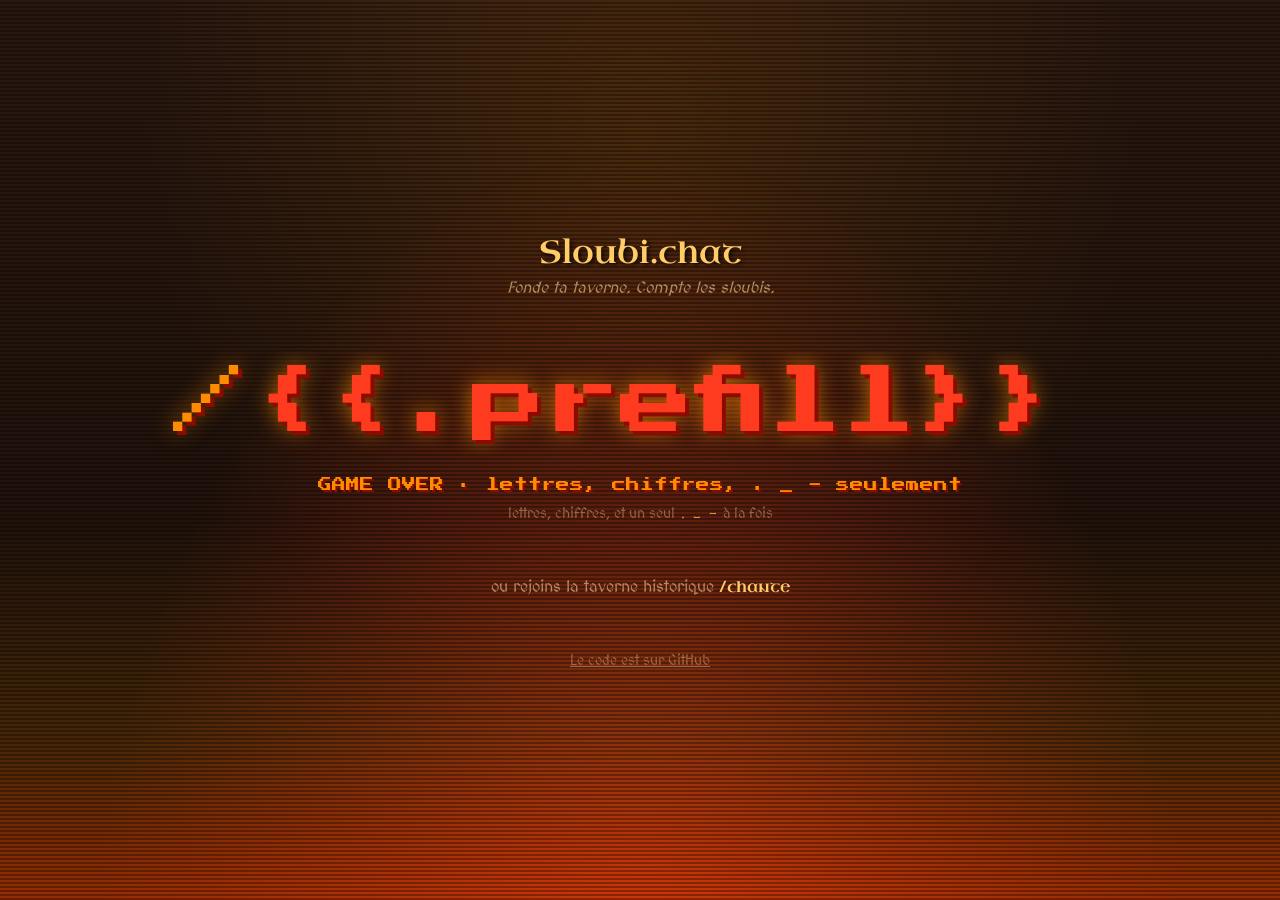
==== views/home.html @ 0c7ed05e "Quoi qu'il en coûte" ====
<!DOCTYPE html>
<html lang="fr">
<head>
    <title>Sloubi.chat · Fonde ta taverne</title>
    <meta name="description" content="Tape le nom de ta taverne, et compte les sloubis avec tes compagnons.">
    <meta charset="UTF-8">
    <meta name="viewport" content="width=device-width, initial-scale=1.0">
    <meta name="theme-color" content="#1a0f08">
    <meta name="mobile-web-app-capable" content="yes">
    <meta name="apple-mobile-web-app-status-bar-style" content="black-translucent">
    <meta name="apple-mobile-web-app-title" content="Sloubi">
    <link rel="manifest" href="/manifest.json">
    <link rel="apple-touch-icon" href="/assets/icon-192.png">
    <link rel="preload" href="/assets/fonts/uncialantiqua-latin.woff2" as="font" type="font/woff2" crossorigin>
    <link rel="preload" href="/assets/fonts/medievalsharp-latin.woff2" as="font" type="font/woff2" crossorigin>
    <link rel="stylesheet" href="/assets/fonts/fonts.css">
    <link rel="stylesheet" href="/assets/home.css">
</head>
<body data-prefill="{{.Prefill}}">
    <div class="fx fx-emerald" aria-hidden="true"></div>
    <div class="fx fx-lava" aria-hidden="true"></div>
    <div class="fx fx-scanlines" aria-hidden="true"></div>

    <main class="home">
        <header class="brand">
            <div class="brand-name">Sloubi.chat</div>
            <div class="brand-tag">Fonde ta taverne. Compte les sloubis.</div>
        </header>

        <form class="prompt" id="prompt" autocomplete="off" novalidate>
            <label class="prompt-line" for="chanInput">
                <span class="prompt-slash" aria-hidden="true">/</span>
                <span class="prompt-field">
                    <span class="prompt-mirror" id="chanMirror" aria-hidden="true"></span>
                    <input id="chanInput" class="prompt-input" type="text" name="chan"
                           maxlength="32" spellcheck="false" autocapitalize="none" autocorrect="off"
                           enterkeyhint="go" inputmode="url" placeholder="________"
                           aria-describedby="chanHint" aria-label="Nom de ta taverne">
                </span>
                <span class="prompt-cursor" id="chanCursor" aria-hidden="true"></span>
            </label>
            <p class="prompt-hint" id="chanHint" aria-live="polite">Tape le nom de ta taverne</p>
            <p class="prompt-rule">lettres, chiffres, et un seul <code>.</code> <code>_</code> <code>-</code> à la fois</p>
        </form>

        <nav class="elsewhere" aria-label="Tavernes">
            <a href="/chante" class="elsewhere-main">ou rejoins la taverne historique <strong>/chante</strong></a>
            <div class="recent" id="recent" hidden>
                <span>Tes tavernes :</span>
            </div>
        </nav>

        <footer class="home-foot">
            <a href="https://github.com/l3dlp/sloubi.chat">Le code est sur GitHub</a>
        </footer>
    </main>

    <script src="/assets/home.js" type="module"></script>
</body>
</html>
---- assets/fonts/fonts.css ----
/* Polices auto-hébergées (SIL Open Font License 1.1), récupérées depuis Google Fonts.
   Plus de requête vers Google : pas de feuille de style tierce qui bloque l'affichage, pas d'IP qui fuit. */

@font-face {
    font-family: 'MedievalSharp';
    font-style: normal;
    font-weight: 400;
    font-display: swap;
    src: url(/assets/fonts/medievalsharp-latin-ext.woff2) format('woff2');
    unicode-range: U+0100-02BA, U+02BD-02C5, U+02C7-02CC, U+02CE-02D7, U+02DD-02FF, U+0304, U+0308, U+0329, U+1D00-1DBF, U+1E00-1E9F, U+1EF2-1EFF, U+2020, U+20A0-20AB, U+20AD-20C4, U+2113, U+2C60-2C7F, U+A720-A7FF;
}

@font-face {
    font-family: 'MedievalSharp';
    font-style: normal;
    font-weight: 400;
    font-display: swap;
    src: url(/assets/fonts/medievalsharp-latin.woff2) format('woff2');
    unicode-range: U+0000-00FF, U+0131, U+0152-0153, U+02BB-02BC, U+02C6, U+02DA, U+02DC, U+0304, U+0308, U+0329, U+2000-206F, U+20AC, U+2122, U+2191, U+2193, U+2212, U+2215, U+FEFF, U+FFFD;
}

@font-face {
    font-family: 'Uncial Antiqua';
    font-style: normal;
    font-weight: 400;
    font-display: swap;
    src: url(/assets/fonts/uncialantiqua-latin-ext.woff2) format('woff2');
    unicode-range: U+0100-02BA, U+02BD-02C5, U+02C7-02CC, U+02CE-02D7, U+02DD-02FF, U+0304, U+0308, U+0329, U+1D00-1DBF, U+1E00-1E9F, U+1EF2-1EFF, U+2020, U+20A0-20AB, U+20AD-20C4, U+2113, U+2C60-2C7F, U+A720-A7FF;
}

@font-face {
    font-family: 'Uncial Antiqua';
    font-style: normal;
    font-weight: 400;
    font-display: swap;
    src: url(/assets/fonts/uncialantiqua-latin.woff2) format('woff2');
    unicode-range: U+0000-00FF, U+0131, U+0152-0153, U+02BB-02BC, U+02C6, U+02DA, U+02DC, U+0304, U+0308, U+0329, U+2000-206F, U+20AC, U+2122, U+2191, U+2193, U+2212, U+2215, U+FEFF, U+FFFD;
}

@font-face {
    font-family: 'Press Start 2P';
    font-style: normal;
    font-weight: 400;
    font-display: swap;
    src: url(/assets/fonts/pressstart2p-latin-ext.woff2) format('woff2');
    unicode-range: U+0100-02BA, U+02BD-02C5, U+02C7-02CC, U+02CE-02D7, U+02DD-02FF, U+0304, U+0308, U+0329, U+1D00-1DBF, U+1E00-1E9F, U+1EF2-1EFF, U+2020, U+20A0-20AB, U+20AD-20C4, U+2113, U+2C60-2C7F, U+A720-A7FF;
}

@font-face {
    font-family: 'Press Start 2P';
    font-style: normal;
    font-weight: 400;
    font-display: swap;
    src: url(/assets/fonts/pressstart2p-latin.woff2) format('woff2');
    unicode-range: U+0000-00FF, U+0131, U+0152-0153, U+02BB-02BC, U+02C6, U+02DA, U+02DC, U+0304, U+0308, U+0329, U+2000-206F, U+20AC, U+2122, U+2191, U+2193, U+2212, U+2215, U+FEFF, U+FFFD;
}

/* Cormorant Garamond (variable, 300–700) : le texte des messages dans la taverne enfumée */
@font-face {
    font-family: 'Cormorant Garamond';
    font-style: normal;
    font-weight: 300 700;
    font-display: swap;
    src: url(/assets/fonts/cormorantgaramond-latin.woff2) format('woff2');
    unicode-range: U+0000-00FF, U+0131, U+0152-0153, U+02BB-02BC, U+02C6, U+02DA, U+02DC, U+0304, U+0308, U+0329, U+2000-206F, U+20AC, U+2122, U+2191, U+2193, U+2212, U+2215, U+FEFF, U+FFFD;
}

@font-face {
    font-family: 'Cormorant Garamond';
    font-style: italic;
    font-weight: 300 700;
    font-display: swap;
    src: url(/assets/fonts/cormorantgaramond-italic-latin.woff2) format('woff2');
    unicode-range: U+0000-00FF, U+0131, U+0152-0153, U+02BB-02BC, U+02C6, U+02DA, U+02DC, U+0304, U+0308, U+0329, U+2000-206F, U+20AC, U+2122, U+2191, U+2193, U+2212, U+2215, U+FEFF, U+FFFD;
}
---- assets/home.css ----
/* home.css — l'accueil : un énorme /________ , vert émeraude fantasy ou rouge lave 8 bits */

:root {
    --bg: #1a0f08;
    --parchment: #f4e4c1;
    --gold: #ffcc66;
    --muted: #b48a5e;

    --emerald: #2ee59d;
    --emerald-deep: #0f8a5f;
    --lava: #ff3b1f;
    --lava-deep: #8a0b00;
    --ember: #ff8c00;

    --fs: clamp(2.6rem, 11vw, 7.5rem);
}

* { margin: 0; padding: 0; box-sizing: border-box; }

html, body { height: 100%; }

body {
    font-family: 'MedievalSharp', cursive;
    background:
        radial-gradient(ellipse at 50% 15%, rgba(255, 140, 0, 0.16), transparent 55%),
        radial-gradient(ellipse at 50% 120%, rgba(0, 0, 0, 0.9), transparent 60%),
        linear-gradient(180deg, #2a1810 0%, var(--bg) 100%);
    background-color: var(--bg);
    color: var(--parchment);
    overflow: hidden;
}

/* ========== Effets plein écran, allumés selon l'état ========== */
.fx {
    position: fixed;
    inset: 0;
    pointer-events: none;
    opacity: 0;
    transition: opacity 0.35s ease;
}

.fx-emerald {
    background:
        radial-gradient(ellipse at 50% 50%, rgba(46, 229, 157, 0.18), transparent 55%),
        radial-gradient(ellipse at 50% 50%, rgba(255, 204, 102, 0.08), transparent 70%);
}

.fx-lava {
    background:
        linear-gradient(0deg, rgba(255, 69, 0, 0.55) 0%, rgba(255, 140, 0, 0.18) 18%, transparent 42%),
        radial-gradient(ellipse at 50% 110%, rgba(255, 59, 31, 0.6), transparent 60%);
    animation: lava-pulse 1.6s steps(4) infinite;
}

.fx-scanlines {
    background: repeating-linear-gradient(0deg, rgba(0, 0, 0, 0.32) 0 2px, transparent 2px 4px);
    mix-blend-mode: multiply;
}

body[data-state="ok"] .fx-emerald,
body[data-state="bad"] .fx-lava,
body[data-state="bad"] .fx-scanlines { opacity: 1; }

@keyframes lava-pulse {
    0%, 100% { filter: brightness(1); }
    50% { filter: brightness(1.35); }
}

/* ========== Mise en page ========== */
.home {
    position: relative;
    min-height: 100%;
    display: flex;
    flex-direction: column;
    align-items: center;
    justify-content: center;
    gap: clamp(28px, 6vh, 64px);
    padding: 24px 16px;
    text-align: center;
}

.brand-name {
    font-family: 'Uncial Antiqua', cursive;
    font-size: clamp(1.4rem, 4vw, 2rem);
    color: var(--gold);
    text-shadow: 2px 2px 4px rgba(0, 0, 0, 0.8);
}

.brand-tag {
    margin-top: 4px;
    color: var(--muted);
    font-style: italic;
}

/* ========== L'invite ========== */
.prompt {
    width: min(100%, 1100px);
    display: flex;
    flex-direction: column;
    align-items: center;
}

.prompt-line {
    --k: 1;
    display: inline-flex;
    align-items: baseline;
    white-space: nowrap;
    font-family: 'Uncial Antiqua', cursive;
    font-size: calc(var(--fs) * var(--k));
    line-height: 1.15;
    color: var(--parchment);
    text-shadow: 0 4px 18px rgba(0, 0, 0, 0.7);
    cursor: text;
    transition: color 0.25s ease, text-shadow 0.25s ease;
}

.prompt-slash {
    color: var(--gold);
    margin-right: 0.04em;
}

.prompt-field { position: relative; }

.prompt-mirror {
    position: absolute;
    left: 0;
    top: 0;
    visibility: hidden;
    white-space: pre;
}

.prompt-input {
    font: inherit;
    color: inherit;
    letter-spacing: inherit;
    text-shadow: inherit;
    background: none;
    border: none;
    outline: none;
    padding: 0;
    min-width: 0.5em;
    caret-color: transparent;
}

.prompt-input::placeholder {
    color: currentColor;
    opacity: 0.22;
}

.prompt-line.caret-native .prompt-input { caret-color: currentColor; }

/* le gros curseur bloc qui clignote */
.prompt-cursor {
    display: inline-block;
    width: 0.5em;
    height: 0.95em;
    margin-left: 0.06em;
    transform: translateY(0.12em);
    background: currentColor;
    opacity: 0;
    box-shadow: 0 0 0.3em currentColor;
}

.prompt-line.focused:not(.caret-native) .prompt-cursor {
    animation: blink 1.05s steps(1) infinite;
}

@keyframes blink {
    0%, 55% { opacity: 1; }
    56%, 100% { opacity: 0; }
}

.prompt-hint {
    margin-top: clamp(10px, 2vh, 20px);
    min-height: 1.6em;
    font-size: clamp(1rem, 2.6vw, 1.35rem);
    color: var(--muted);
    transition: color 0.25s ease;
}

.prompt-rule {
    margin-top: 6px;
    font-size: 0.85rem;
    color: var(--muted);
    opacity: 0.7;
}

.prompt-rule code {
    font-family: inherit;
    color: var(--gold);
    padding: 0 2px;
}

/* ========== Vert émeraude, fantasy ========== */
body[data-state="ok"] .prompt-line {
    color: var(--emerald);
    text-shadow:
        0 0 0.12em rgba(46, 229, 157, 0.9),
        0 0 0.45em rgba(15, 138, 95, 0.75),
        0 0 1.1em rgba(255, 204, 102, 0.25);
}

body[data-state="ok"] .prompt-slash { color: var(--gold); }

body[data-state="ok"] .prompt-hint {
    color: var(--emerald);
    text-shadow: 0 0 10px rgba(46, 229, 157, 0.5);
}

.spark {
    position: fixed;
    width: 6px;
    height: 6px;
    border-radius: 50%;
    background: radial-gradient(circle, #fff6c8 0%, var(--gold) 45%, transparent 70%);
    box-shadow: 0 0 8px var(--gold);
    pointer-events: none;
    opacity: 0;
    animation: spark 1.1s ease-out forwards;
}

@keyframes spark {
    0% { opacity: 0; transform: translate(0, 0) scale(0.4); }
    20% { opacity: 1; }
    100% { opacity: 0; transform: translate(var(--dx), var(--dy)) scale(1.2); }
}

/* ========== Rouge 8 bits, dernier boss du monde de la lave ========== */
body[data-state="bad"] .prompt-line {
    font-family: 'Press Start 2P', monospace;
    font-size: calc(var(--fs) * 0.62 * var(--k));
    line-height: 1.4;
    color: var(--lava);
    text-shadow:
        0.06em 0.06em 0 var(--lava-deep),
        0 0 0.3em rgba(255, 140, 0, 0.7);
    -webkit-font-smoothing: none;
    font-smooth: never;
}

body[data-state="bad"] .prompt-slash { color: var(--ember); }

body[data-state="bad"] .prompt-cursor { border-radius: 0; box-shadow: none; }

body[data-state="bad"] .prompt-hint {
    font-family: 'Press Start 2P', monospace;
    font-size: clamp(0.6rem, 1.8vw, 0.85rem);
    line-height: 1.8;
    color: var(--ember);
    text-shadow: 2px 2px 0 var(--lava-deep);
}

.prompt-line.shake { animation: shake 0.36s steps(6); }

@keyframes shake {
    0%, 100% { translate: 0 0; }
    17% { translate: -0.08em 0.02em; }
    33% { translate: 0.08em -0.02em; }
    50% { translate: -0.06em 0; }
    67% { translate: 0.06em 0.02em; }
    83% { translate: -0.03em 0; }
}

/* ========== Ailleurs ========== */
.elsewhere {
    display: flex;
    flex-direction: column;
    align-items: center;
    gap: 10px;
    font-size: 1rem;
}

.elsewhere a { color: var(--muted); text-decoration: none; }

.elsewhere a:hover,
.elsewhere a:focus-visible { color: var(--gold); }

.elsewhere-main strong {
    font-family: 'Uncial Antiqua', cursive;
    color: var(--gold);
    font-weight: normal;
}

.recent {
    display: flex;
    flex-wrap: wrap;
    justify-content: center;
    gap: 6px 14px;
    color: var(--muted);
    opacity: 0.85;
}

.recent[hidden] { display: none; }

.home-foot { font-size: 0.85rem; }

.home-foot a { color: var(--muted); opacity: 0.7; }

a:focus-visible { outline: 2px solid var(--gold); outline-offset: 3px; }

@media (prefers-reduced-motion: reduce) {
    .fx, .prompt-line, .prompt-hint { transition: none; }
    .fx-lava { animation: none; }
    .prompt-line.focused:not(.caret-native) .prompt-cursor { animation: none; opacity: 1; }
}
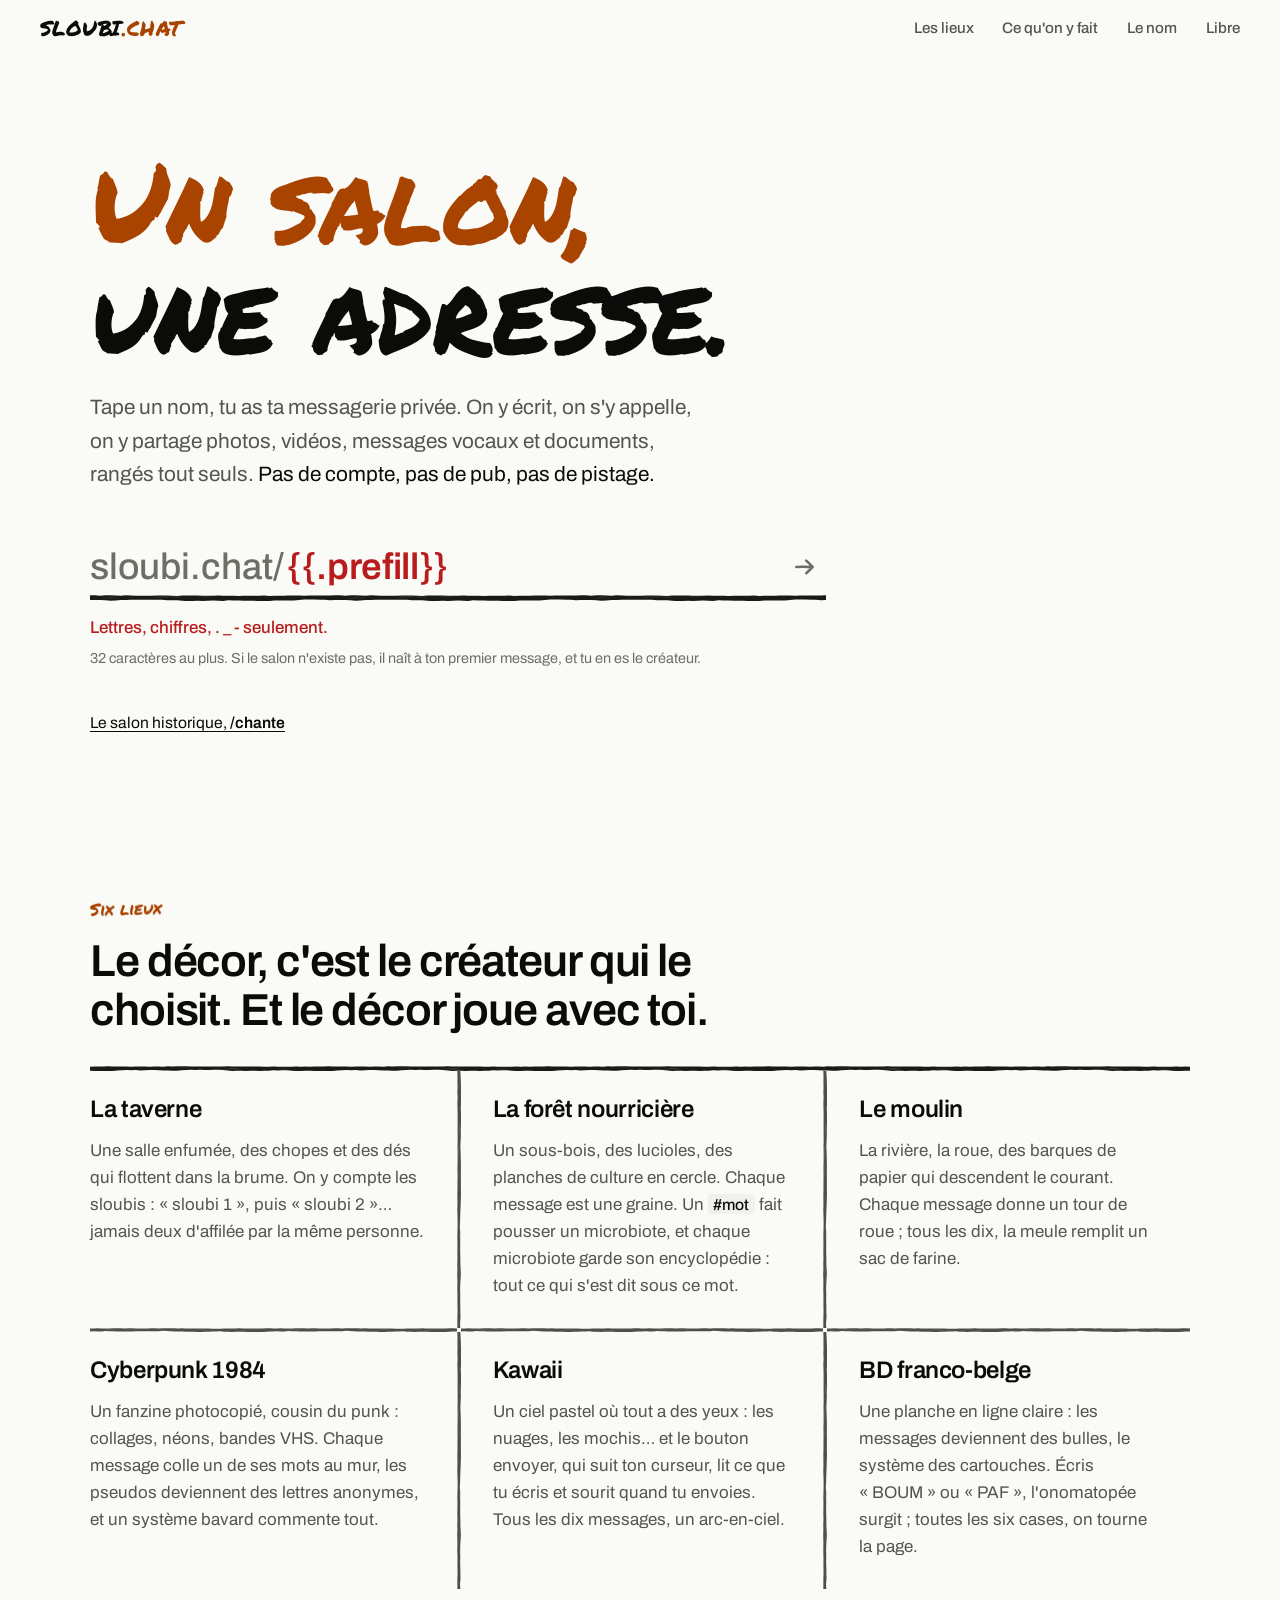
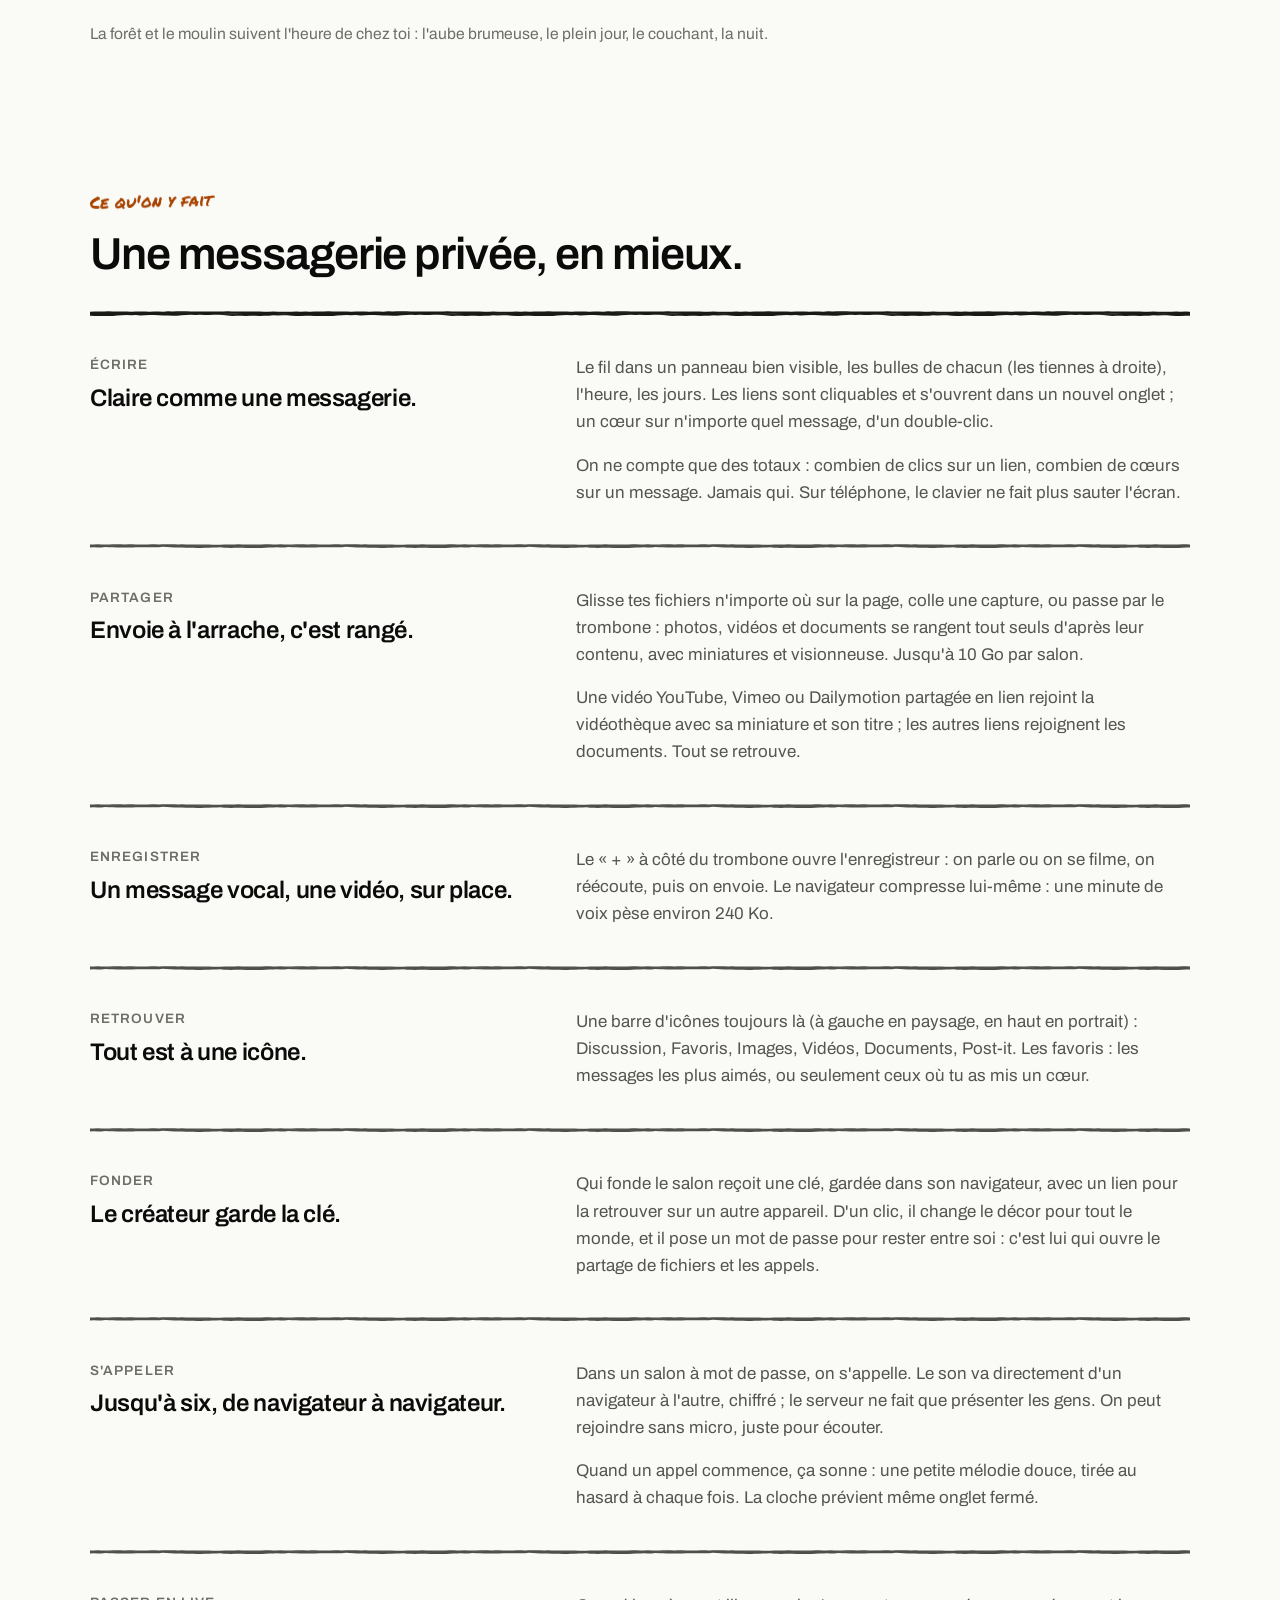
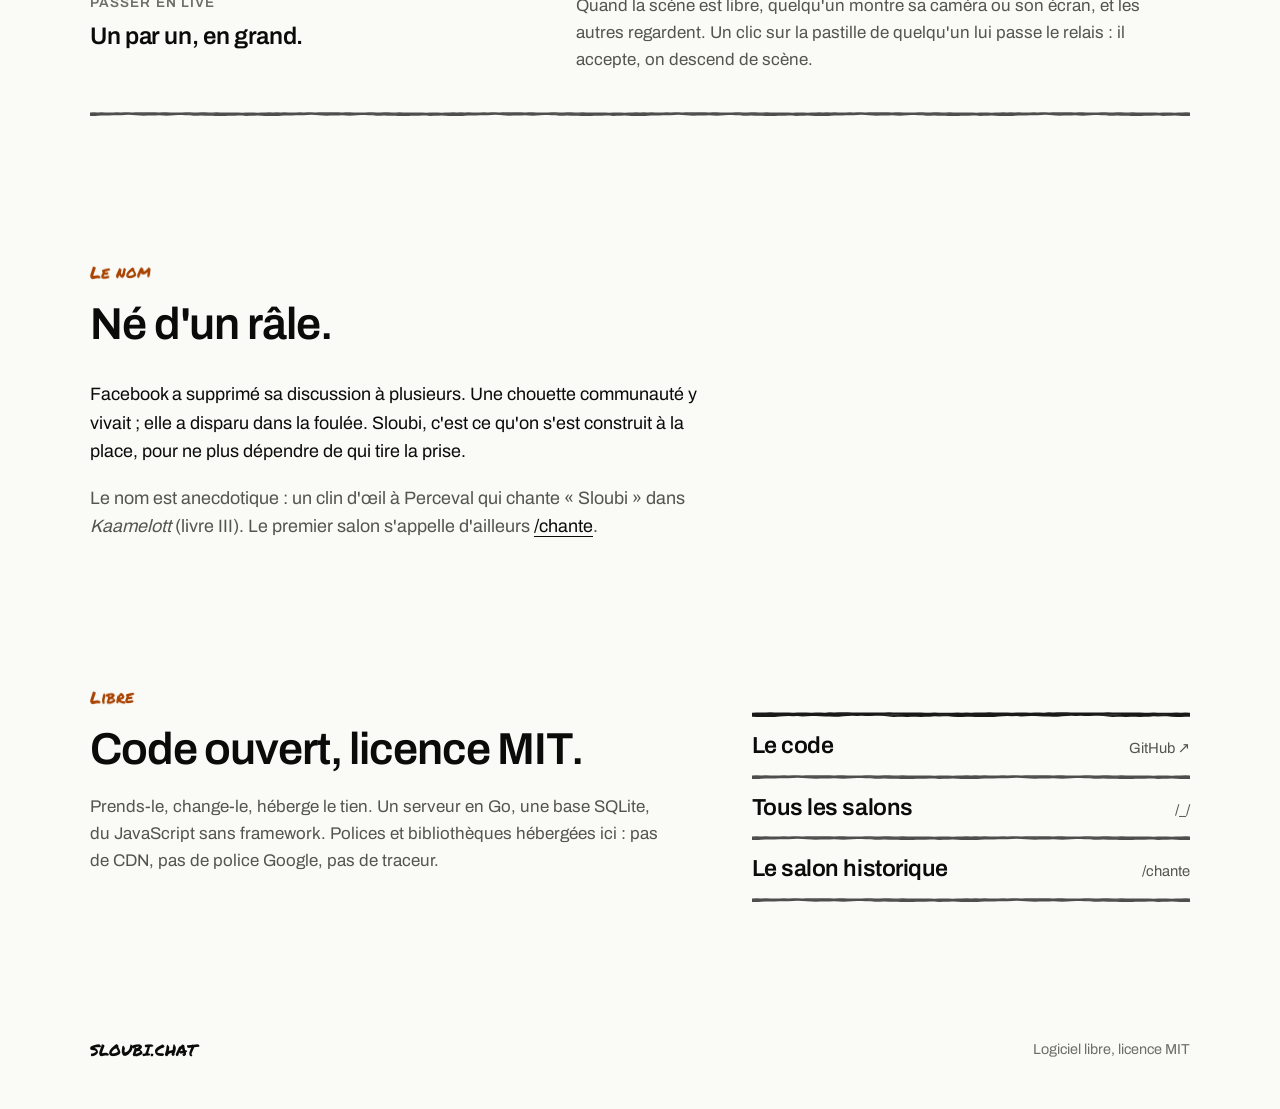
==== commit 307ad5af: "Sloubi 1.0 : une messagerie privée, en six lieux Les salons - Six décors au choix du créateur, appli" ====
--- a/views/home.html
+++ b/views/home.html
@@ -1,59 +1,181 @@
 <!DOCTYPE html>
 <html lang="fr">
 <head>
-    <title>Sloubi.chat · Fonde ta taverne</title>
-    <meta name="description" content="Tape le nom de ta taverne, et compte les sloubis avec tes compagnons.">
+    <title>Sloubi.chat · un salon, une adresse</title>
+    <meta name="description" content="Une messagerie privée à ton adresse : on y écrit, on s'y appelle, on partage photos, vidéos, messages vocaux et documents. Pas de compte, pas de pub, pas de pistage. Logiciel libre (MIT).">
     <meta charset="UTF-8">
     <meta name="viewport" content="width=device-width, initial-scale=1.0">
-    <meta name="theme-color" content="#1a0f08">
+    <meta name="theme-color" content="#0a0a09" media="(prefers-color-scheme: dark)">
+    <meta name="theme-color" content="#fafaf7" media="(prefers-color-scheme: light)">
     <meta name="mobile-web-app-capable" content="yes">
     <meta name="apple-mobile-web-app-status-bar-style" content="black-translucent">
     <meta name="apple-mobile-web-app-title" content="Sloubi">
     <link rel="manifest" href="/manifest.json">
     <link rel="apple-touch-icon" href="/assets/icon-192.png">
-    <link rel="preload" href="/assets/fonts/uncialantiqua-latin.woff2" as="font" type="font/woff2" crossorigin>
-    <link rel="preload" href="/assets/fonts/medievalsharp-latin.woff2" as="font" type="font/woff2" crossorigin>
+    <link rel="preload" href="/assets/fonts/permanentmarker.woff2" as="font" type="font/woff2" crossorigin>
+    <link rel="preload" href="/assets/fonts/archivo-regular.woff2" as="font" type="font/woff2" crossorigin>
     <link rel="stylesheet" href="/assets/fonts/fonts.css">
+    <link rel="stylesheet" href="/assets/marker.css">
     <link rel="stylesheet" href="/assets/home.css">
 </head>
-<body data-prefill="{{.Prefill}}">
-    <div class="fx fx-emerald" aria-hidden="true"></div>
-    <div class="fx fx-lava" aria-hidden="true"></div>
-    <div class="fx fx-scanlines" aria-hidden="true"></div>
+<body data-prefill="{{.Prefill}}" data-state="empty">
+    <header class="top">
+        <a href="/" class="wordmark" aria-label="Sloubi.chat, accueil">SLOUBI<span>.CHAT</span></a>
+        <nav class="top-nav" aria-label="Sur cette page">
+            <a href="#lieux">Les lieux</a>
+            <a href="#usages">Ce qu'on y fait</a>
+            <a href="#nom">Le nom</a>
+            <a href="#libre">Libre</a>
+        </nav>
+    </header>
 
-    <main class="home">
-        <header class="brand">
-            <div class="brand-name">Sloubi.chat</div>
-            <div class="brand-tag">Fonde ta taverne. Compte les sloubis.</div>
-        </header>
+    <main>
+        <section class="hero" id="haut" aria-labelledby="heroTitle">
+            <h1 class="display" id="heroTitle"><span class="accent">Un salon,</span><br>une adresse.</h1>
+            <p class="intro">Tape un nom, tu as ta messagerie privée. On y écrit, on s'y appelle, on y partage photos, vidéos, messages vocaux et documents, rangés tout seuls. <em>Pas de compte, pas de pub, pas de pistage.</em></p>
 
-        <form class="prompt" id="prompt" autocomplete="off" novalidate>
-            <label class="prompt-line" for="chanInput">
-                <span class="prompt-slash" aria-hidden="true">/</span>
-                <span class="prompt-field">
-                    <span class="prompt-mirror" id="chanMirror" aria-hidden="true"></span>
-                    <input id="chanInput" class="prompt-input" type="text" name="chan"
+            <form class="claim" id="prompt" autocomplete="off" novalidate>
+                <label class="claim-line" for="chanInput">
+                    <span class="claim-host" aria-hidden="true">sloubi.chat/</span>
+                    <input id="chanInput" class="claim-input" type="text" name="chan"
                            maxlength="32" spellcheck="false" autocapitalize="none" autocorrect="off"
-                           enterkeyhint="go" inputmode="url" placeholder="________"
-                           aria-describedby="chanHint" aria-label="Nom de ta taverne">
-                </span>
-                <span class="prompt-cursor" id="chanCursor" aria-hidden="true"></span>
-            </label>
-            <p class="prompt-hint" id="chanHint" aria-live="polite">Tape le nom de ta taverne</p>
-            <p class="prompt-rule">lettres, chiffres, et un seul <code>.</code> <code>_</code> <code>-</code> à la fois</p>
-        </form>
+                           enterkeyhint="go" inputmode="url" placeholder="ton-salon"
+                           aria-describedby="chanHint chanRule" aria-label="Nom de ton salon">
+                    <button class="claim-go" type="submit" aria-label="Entrer">
+                        <svg viewBox="0 0 24 24" aria-hidden="true"><path d="M4 12.2c5.2-.3 10.4-.2 15.2.1M13.4 6.2c2.2 2 4.2 4 6 6-1.9 1.9-3.9 3.9-6 5.8"/></svg>
+                    </button>
+                </label>
+                <p class="claim-hint" id="chanHint" aria-live="polite">Lettres, chiffres, et un seul <code>.</code> <code>_</code> <code>-</code> à la fois.</p>
 
-        <nav class="elsewhere" aria-label="Tavernes">
-            <a href="/chante" class="elsewhere-main">ou rejoins la taverne historique <strong>/chante</strong></a>
-            <div class="recent" id="recent" hidden>
-                <span>Tes tavernes :</span>
+                <div class="claim-key" id="homeKey" hidden>
+                    <label class="claim-key-label" for="homePass">Ce salon est gardé. Mot de passe de <b>/<span id="homeKeyName"></span></b> :</label>
+                    <input type="password" id="homePass" class="claim-key-input" maxlength="128"
+                           autocomplete="current-password" enterkeyhint="go" aria-describedby="homeKeyErr">
+                    <p class="claim-key-err" id="homeKeyErr" aria-live="assertive"></p>
+                </div>
+                <p class="claim-rule" id="chanRule">32 caractères au plus. Si le salon n'existe pas, il naît à ton premier message, et tu en es le créateur.</p>
+            </form>
+
+            <p class="elsewhere">
+                <a href="/chante">Le salon historique, <b>/chante</b></a>
+                <span class="recent" id="recent" hidden><span>Tes salons :</span></span>
+            </p>
+        </section>
+
+        <section class="block" id="lieux" aria-labelledby="lieuxTitle">
+            <p class="kicker">Six lieux</p>
+            <h2 class="title" id="lieuxTitle">Le décor, c'est le créateur qui le choisit. Et le décor joue avec toi.</h2>
+            <div class="args">
+                <article>
+                    <h3>La taverne</h3>
+                    <p>Une salle enfumée, des chopes et des dés qui flottent dans la brume. On y compte les sloubis&nbsp;: «&nbsp;sloubi&nbsp;1&nbsp;», puis «&nbsp;sloubi&nbsp;2&nbsp;»… jamais deux d'affilée par la même personne.</p>
+                </article>
+                <article>
+                    <h3>La forêt nourricière</h3>
+                    <p>Un sous-bois, des lucioles, des planches de culture en cercle. Chaque message est une graine. Un <code>#mot</code> fait pousser un microbiote, et chaque microbiote garde son encyclopédie&nbsp;: tout ce qui s'est dit sous ce mot.</p>
+                </article>
+                <article>
+                    <h3>Le moulin</h3>
+                    <p>La rivière, la roue, des barques de papier qui descendent le courant. Chaque message donne un tour de roue&nbsp;; tous les dix, la meule remplit un sac de farine.</p>
+                </article>
+                <article>
+                    <h3>Cyberpunk 1984</h3>
+                    <p>Un fanzine photocopié, cousin du punk&nbsp;: collages, néons, bandes VHS. Chaque message colle un de ses mots au mur, les pseudos deviennent des lettres anonymes, et un système bavard commente tout.</p>
+                </article>
+                <article>
+                    <h3>Kawaii</h3>
+                    <p>Un ciel pastel où tout a des yeux&nbsp;: les nuages, les mochis… et le bouton envoyer, qui suit ton curseur, lit ce que tu écris et sourit quand tu envoies. Tous les dix messages, un arc-en-ciel.</p>
+                </article>
+                <article>
+                    <h3>BD franco-belge</h3>
+                    <p>Une planche en ligne claire&nbsp;: les messages deviennent des bulles, le système des cartouches. Écris «&nbsp;BOUM&nbsp;» ou «&nbsp;PAF&nbsp;», l'onomatopée surgit&nbsp;; toutes les six cases, on tourne la page.</p>
+                </article>
             </div>
-        </nav>
+            <p class="aside">La forêt et le moulin suivent l'heure de chez toi&nbsp;: l'aube brumeuse, le plein jour, le couchant, la nuit.</p>
+        </section>
 
-        <footer class="home-foot">
-            <a href="https://github.com/l3dlp/sloubi.chat">Le code est sur GitHub</a>
-        </footer>
+        <section class="block" id="usages" aria-labelledby="usagesTitle">
+            <p class="kicker">Ce qu'on y fait</p>
+            <h2 class="title" id="usagesTitle">Une messagerie privée, en mieux.</h2>
+            <ul class="rows">
+                <li class="row">
+                    <div><p class="label">Écrire</p><h3>Claire comme une messagerie.</h3></div>
+                    <div>
+                        <p>Le fil dans un panneau bien visible, les bulles de chacun (les tiennes à droite), l'heure, les jours. Les liens sont cliquables et s'ouvrent dans un nouvel onglet ; un cœur sur n'importe quel message, d'un double-clic.</p>
+                        <p>On ne compte que des totaux&nbsp;: combien de clics sur un lien, combien de cœurs sur un message. Jamais qui. Sur téléphone, le clavier ne fait plus sauter l'écran.</p>
+                    </div>
+                </li>
+                <li class="row">
+                    <div><p class="label">Partager</p><h3>Envoie à l'arrache, c'est rangé.</h3></div>
+                    <div>
+                        <p>Glisse tes fichiers n'importe où sur la page, colle une capture, ou passe par le trombone&nbsp;: photos, vidéos et documents se rangent tout seuls d'après leur contenu, avec miniatures et visionneuse. Jusqu'à 10&nbsp;Go par salon.</p>
+                        <p>Une vidéo YouTube, Vimeo ou Dailymotion partagée en lien rejoint la vidéothèque avec sa miniature et son titre&nbsp;; les autres liens rejoignent les documents. Tout se retrouve.</p>
+                    </div>
+                </li>
+                <li class="row">
+                    <div><p class="label">Enregistrer</p><h3>Un message vocal, une vidéo, sur place.</h3></div>
+                    <div>
+                        <p>Le «&nbsp;+&nbsp;» à côté du trombone ouvre l'enregistreur&nbsp;: on parle ou on se filme, on réécoute, puis on envoie. Le navigateur compresse lui-même&nbsp;: une minute de voix pèse environ 240&nbsp;Ko.</p>
+                    </div>
+                </li>
+                <li class="row">
+                    <div><p class="label">Retrouver</p><h3>Tout est à une icône.</h3></div>
+                    <div>
+                        <p>Une barre d'icônes toujours là (à gauche en paysage, en haut en portrait)&nbsp;: Discussion, Favoris, Images, Vidéos, Documents, Post-it. Les favoris&nbsp;: les messages les plus aimés, ou seulement ceux où tu as mis un cœur.</p>
+                    </div>
+                </li>
+                <li class="row">
+                    <div><p class="label">Fonder</p><h3>Le créateur garde la clé.</h3></div>
+                    <div>
+                        <p>Qui fonde le salon reçoit une clé, gardée dans son navigateur, avec un lien pour la retrouver sur un autre appareil. D'un clic, il change le décor pour tout le monde, et il pose un mot de passe pour rester entre soi&nbsp;: c'est lui qui ouvre le partage de fichiers et les appels.</p>
+                    </div>
+                </li>
+                <li class="row">
+                    <div><p class="label">S'appeler</p><h3>Jusqu'à six, de navigateur à navigateur.</h3></div>
+                    <div>
+                        <p>Dans un salon à mot de passe, on s'appelle. Le son va directement d'un navigateur à l'autre, chiffré&nbsp;; le serveur ne fait que présenter les gens. On peut rejoindre sans micro, juste pour écouter.</p>
+                        <p>Quand un appel commence, ça sonne&nbsp;: une petite mélodie douce, tirée au hasard à chaque fois. La cloche prévient même onglet fermé.</p>
+                    </div>
+                </li>
+                <li class="row">
+                    <div><p class="label">Passer en live</p><h3>Un par un, en grand.</h3></div>
+                    <div>
+                        <p>Quand la scène est libre, quelqu'un montre sa caméra ou son écran, et les autres regardent. Un clic sur la pastille de quelqu'un lui passe le relais&nbsp;: il accepte, on descend de scène.</p>
+                    </div>
+                </li>
+            </ul>
+        </section>
+
+        <section class="block" id="nom" aria-labelledby="nomTitle">
+            <p class="kicker">Le nom</p>
+            <h2 class="title" id="nomTitle">Né d'un râle.</h2>
+            <div class="story">
+                <p>Facebook a supprimé sa discussion à plusieurs. Une chouette communauté y vivait&nbsp;; elle a disparu dans la foulée. Sloubi, c'est ce qu'on s'est construit à la place, pour ne plus dépendre de qui tire la prise.</p>
+                <p>Le nom est anecdotique&nbsp;: un clin d'œil à Perceval qui chante «&nbsp;Sloubi&nbsp;» dans <i>Kaamelott</i> (livre&nbsp;III). Le premier salon s'appelle d'ailleurs <a href="/chante">/chante</a>.</p>
+            </div>
+        </section>
+
+        <section class="block" id="libre" aria-labelledby="libreTitle">
+            <p class="kicker">Libre</p>
+            <div class="duo">
+                <div>
+                    <h2 class="title" id="libreTitle">Code ouvert, licence MIT.</h2>
+                    <p>Prends-le, change-le, héberge le tien. Un serveur en Go, une base SQLite, du JavaScript sans framework. Polices et bibliothèques hébergées ici&nbsp;: pas de CDN, pas de police Google, pas de traceur.</p>
+                </div>
+                <ul class="links">
+                    <li><a href="https://github.com/l3dlp/sloubi.chat">Le code <span>GitHub ↗</span></a></li>
+                    <li><a href="/_/">Tous les salons <span>/_/</span></a></li>
+                    <li><a href="/chante">Le salon historique <span>/chante</span></a></li>
+                </ul>
+            </div>
+        </section>
     </main>
+
+
+    <footer class="foot">
+        <span>SLOUBI.CHAT</span>
+        <span>Logiciel libre, licence MIT</span>
+    </footer>
 
     <script src="/assets/home.js" type="module"></script>
 </body>
--- a/assets/fonts/fonts.css
+++ b/assets/fonts/fonts.css
@@ -73,3 +73,37 @@
     src: url(/assets/fonts/cormorantgaramond-italic-latin.woff2) format('woff2');
     unicode-range: U+0000-00FF, U+0131, U+0152-0153, U+02BB-02BC, U+02C6, U+02DA, U+02DC, U+0304, U+0308, U+0329, U+2000-206F, U+20AC, U+2122, U+2191, U+2193, U+2212, U+2215, U+FEFF, U+FFFD;
 }
+
+/* L'accueil : Permanent Marker pour les titres (Apache 2.0), Archivo pour le texte (SIL OFL 1.1).
+   Sous-ensembles latin + latin étendu, depuis les polices de NADAPROD. */
+@font-face {
+    font-family: 'Permanent Marker';
+    font-style: normal;
+    font-weight: 400;
+    font-display: swap;
+    src: url(/assets/fonts/permanentmarker.woff2) format('woff2');
+}
+
+@font-face {
+    font-family: 'Archivo';
+    font-style: normal;
+    font-weight: 400;
+    font-display: swap;
+    src: url(/assets/fonts/archivo-regular.woff2) format('woff2');
+}
+
+@font-face {
+    font-family: 'Archivo';
+    font-style: normal;
+    font-weight: 500;
+    font-display: swap;
+    src: url(/assets/fonts/archivo-500.woff2) format('woff2');
+}
+
+@font-face {
+    font-family: 'Archivo';
+    font-style: normal;
+    font-weight: 600;
+    font-display: swap;
+    src: url(/assets/fonts/archivo-600.woff2) format('woff2');
+}
--- a/assets/marker.css
+++ b/assets/marker.css
@@ -0,0 +1,7 @@
+/* marker.css — traits au marqueur, repris tels quels de NADAPROD (même auteur, tools/marker/gen.py).
+   Des SVG en data: URI pour border-image : --mk (franc) et --mk-soft (léger), clair et sombre. */
+:root {
+  --mk: url("data:image/svg+xml,%3Csvg xmlns='http://www.w3.org/2000/svg' width='600' height='600' viewBox='0 0 600 600'%3E%3Cg fill='%230b0b0a' fill-opacity='0.94'%3E%3Cpath d='M12.0 1.5 L24.0 1.2 L36.0 1.0 L48.0 1.4 L60.0 0.8 L72.0 1.2 L84.0 1.0 L96.0 1.1 L108.0 1.3 L120.0 1.7 L132.0 1.0 L144.0 1.0 L156.0 1.3 L168.0 1.7 L180.0 1.3 L192.0 1.0 L204.0 1.5 L216.0 0.6 L228.0 1.3 L240.0 0.7 L252.0 0.7 L264.0 0.8 L276.0 1.0 L288.0 1.4 L300.0 0.9 L312.0 1.3 L324.0 1.3 L336.0 1.1 L348.0 1.4 L360.0 0.9 L372.0 0.7 L384.0 0.9 L396.0 1.4 L408.0 1.1 L420.0 1.0 L432.0 1.4 L444.0 1.4 L456.0 1.2 L468.0 1.6 L480.0 1.7 L492.0 1.3 L504.0 1.6 L516.0 1.6 L528.0 2.0 L540.0 1.8 L552.0 1.2 L564.0 1.9 L576.0 1.1 L588.0 1.5 L588.0 11.5 L576.0 11.3 L564.0 11.9 L552.0 11.7 L540.0 11.3 L528.0 10.0 L516.0 10.3 L504.0 10.7 L492.0 10.3 L480.0 11.6 L468.0 11.6 L456.0 11.9 L444.0 11.4 L432.0 11.2 L420.0 11.7 L408.0 11.4 L396.0 11.6 L384.0 11.7 L372.0 10.7 L360.0 9.7 L348.0 9.2 L336.0 9.2 L324.0 9.5 L312.0 9.6 L300.0 9.2 L288.0 9.3 L276.0 9.0 L264.0 9.3 L252.0 10.0 L240.0 11.1 L228.0 11.1 L216.0 10.5 L204.0 11.0 L192.0 10.1 L180.0 9.3 L168.0 9.4 L156.0 10.1 L144.0 10.6 L132.0 9.3 L120.0 10.2 L108.0 9.8 L96.0 10.1 L84.0 11.0 L72.0 11.8 L60.0 12.1 L48.0 11.7 L36.0 12.2 L24.0 11.9 L12.0 11.5Z'/%3E%3Cpath d='M238.8 4.3 L272.1 4.2' stroke='%23fff' stroke-opacity='.16' stroke-width='0.6' stroke-linecap='round' fill='none'/%3E%3Cpath d='M364.1 6.4 L397.7 7.0' stroke='%23fff' stroke-opacity='.16' stroke-width='0.8' stroke-linecap='round' fill='none'/%3E%3Cpath d='M377.7 6.4 L406.3 6.3' stroke='%23fff' stroke-opacity='.16' stroke-width='1.2' stroke-linecap='round' fill='none'/%3E%3Cpath d='M502.7 6.8 L527.9 6.1' stroke='%23fff' stroke-opacity='.16' stroke-width='1.1' stroke-linecap='round' fill='none'/%3E%3Cpath d='M353.6 7.6 L393.7 7.3' stroke='%23fff' stroke-opacity='.16' stroke-width='0.9' stroke-linecap='round' fill='none'/%3E%3Cpath d='M12.0 588.7 L24.0 588.7 L36.0 589.4 L48.0 588.7 L60.0 588.7 L72.0 588.9 L84.0 589.4 L96.0 588.7 L108.0 589.1 L120.0 589.3 L132.0 589.7 L144.0 589.5 L156.0 589.6 L168.0 589.1 L180.0 589.2 L192.0 589.2 L204.0 589.7 L216.0 589.8 L228.0 588.9 L240.0 588.9 L252.0 589.0 L264.0 589.1 L276.0 589.4 L288.0 589.5 L300.0 589.3 L312.0 589.0 L324.0 589.4 L336.0 589.4 L348.0 589.7 L360.0 590.1 L372.0 589.7 L384.0 589.5 L396.0 589.6 L408.0 589.5 L420.0 588.9 L432.0 589.8 L444.0 589.6 L456.0 589.6 L468.0 589.6 L480.0 589.2 L492.0 589.2 L504.0 588.9 L516.0 589.5 L528.0 589.0 L540.0 588.9 L552.0 588.9 L564.0 588.9 L576.0 589.0 L588.0 588.7 L588.0 598.0 L576.0 598.4 L564.0 597.7 L552.0 597.5 L540.0 596.9 L528.0 597.2 L516.0 597.1 L504.0 598.2 L492.0 598.9 L480.0 598.8 L468.0 599.2 L456.0 599.2 L444.0 599.0 L432.0 599.8 L420.0 600.0 L408.0 600.3 L396.0 599.6 L384.0 599.5 L372.0 599.3 L360.0 598.8 L348.0 598.8 L336.0 598.7 L324.0 599.8 L312.0 599.4 L300.0 599.1 L288.0 599.5 L276.0 600.0 L264.0 599.7 L252.0 600.0 L240.0 600.4 L228.0 599.4 L216.0 598.6 L204.0 598.5 L192.0 598.3 L180.0 597.7 L168.0 597.5 L156.0 597.7 L144.0 597.4 L132.0 597.5 L120.0 597.4 L108.0 597.6 L96.0 598.1 L84.0 598.2 L72.0 599.2 L60.0 599.3 L48.0 598.7 L36.0 597.8 L24.0 598.0 L12.0 598.0Z'/%3E%3Cpath d='M55.6 592.3 L67.2 591.6' stroke='%23fff' stroke-opacity='.16' stroke-width='0.9' stroke-linecap='round' fill='none'/%3E%3Cpath d='M42.1 594.6 L78.8 594.0' stroke='%23fff' stroke-opacity='.16' stroke-width='0.8' stroke-linecap='round' fill='none'/%3E%3Cpath d='M203.4 592.1 L225.4 592.7' stroke='%23fff' stroke-opacity='.16' stroke-width='1.3' stroke-linecap='round' fill='none'/%3E%3Cpath d='M262.8 591.9 L288.3 591.3' stroke='%23fff' stroke-opacity='.16' stroke-width='0.8' stroke-linecap='round' fill='none'/%3E%3Cpath d='M162.0 592.3 L197.3 591.5' stroke='%23fff' stroke-opacity='.16' stroke-width='1.3' stroke-linecap='round' fill='none'/%3E%3Cpath d='M1.2 12.0 L1.6 24.0 L1.5 36.0 L1.3 48.0 L0.8 60.0 L0.9 72.0 L0.8 84.0 L1.5 96.0 L1.2 108.0 L1.5 120.0 L1.1 132.0 L0.9 144.0 L1.4 156.0 L1.6 168.0 L1.5 180.0 L1.4 192.0 L1.4 204.0 L1.3 216.0 L0.8 228.0 L1.0 240.0 L1.0 252.0 L0.9 264.0 L0.9 276.0 L1.1 288.0 L1.2 300.0 L1.6 312.0 L1.9 324.0 L1.4 336.0 L2.0 348.0 L2.0 360.0 L1.9 372.0 L1.3 384.0 L1.1 396.0 L1.1 408.0 L1.1 420.0 L1.2 432.0 L1.7 444.0 L1.9 456.0 L1.8 468.0 L1.5 480.0 L1.7 492.0 L1.8 504.0 L1.1 516.0 L1.7 528.0 L1.9 540.0 L1.6 552.0 L1.5 564.0 L1.2 576.0 L1.2 588.0 L11.4 588.0 L10.8 576.0 L11.2 564.0 L11.0 552.0 L10.5 540.0 L10.1 528.0 L10.6 516.0 L10.7 504.0 L10.9 492.0 L11.6 480.0 L12.1 468.0 L12.1 456.0 L11.5 444.0 L11.5 432.0 L12.9 420.0 L12.8 408.0 L12.4 396.0 L12.5 384.0 L11.9 372.0 L10.7 360.0 L10.0 348.0 L10.5 336.0 L10.5 324.0 L10.1 312.0 L10.2 300.0 L10.8 288.0 L10.5 276.0 L10.6 264.0 L11.0 252.0 L12.1 240.0 L11.4 228.0 L10.5 216.0 L10.3 204.0 L9.6 192.0 L9.1 180.0 L9.6 168.0 L10.0 156.0 L9.2 144.0 L9.0 132.0 L9.1 120.0 L9.3 108.0 L9.5 96.0 L10.3 84.0 L11.2 72.0 L10.8 60.0 L10.5 48.0 L10.9 36.0 L11.1 24.0 L11.4 12.0Z'/%3E%3Cpath d='M5.2 118.7 L5.6 153.0' stroke='%23fff' stroke-opacity='.16' stroke-width='1.3' stroke-linecap='round' fill='none'/%3E%3Cpath d='M8.2 227.6 L8.6 250.7' stroke='%23fff' stroke-opacity='.16' stroke-width='0.7' stroke-linecap='round' fill='none'/%3E%3Cpath d='M8.0 92.9 L8.5 108.8' stroke='%23fff' stroke-opacity='.16' stroke-width='0.7' stroke-linecap='round' fill='none'/%3E%3Cpath d='M6.8 443.5 L6.5 483.2' stroke='%23fff' stroke-opacity='.16' stroke-width='1.0' stroke-linecap='round' fill='none'/%3E%3Cpath d='M8.4 94.9 L8.6 106.8' stroke='%23fff' stroke-opacity='.16' stroke-width='1.0' stroke-linecap='round' fill='none'/%3E%3Cpath d='M589.0 12.0 L589.0 24.0 L589.0 36.0 L589.1 48.0 L589.5 60.0 L589.2 72.0 L589.4 84.0 L589.2 96.0 L589.8 108.0 L589.2 120.0 L589.3 132.0 L589.5 144.0 L589.8 156.0 L589.3 168.0 L589.9 180.0 L589.4 192.0 L589.4 204.0 L589.5 216.0 L589.1 228.0 L589.5 240.0 L589.2 252.0 L589.1 264.0 L589.8 276.0 L589.1 288.0 L589.3 300.0 L589.6 312.0 L589.4 324.0 L589.1 336.0 L589.2 348.0 L589.2 360.0 L589.4 372.0 L588.7 384.0 L589.2 396.0 L589.0 408.0 L589.0 420.0 L589.4 432.0 L589.2 444.0 L589.3 456.0 L589.4 468.0 L589.6 480.0 L589.2 492.0 L589.3 504.0 L589.0 516.0 L589.0 528.0 L589.2 540.0 L589.0 552.0 L589.1 564.0 L589.2 576.0 L589.0 588.0 L597.8 588.0 L598.2 576.0 L598.7 564.0 L599.1 552.0 L598.6 540.0 L598.7 528.0 L598.1 516.0 L597.1 504.0 L596.8 492.0 L597.3 480.0 L597.4 468.0 L597.5 456.0 L597.4 444.0 L597.6 432.0 L597.5 420.0 L597.4 408.0 L598.8 396.0 L599.6 384.0 L599.6 372.0 L599.3 360.0 L599.6 348.0 L598.8 336.0 L598.3 324.0 L598.8 312.0 L598.9 300.0 L599.4 288.0 L598.5 276.0 L598.4 264.0 L598.3 252.0 L598.6 240.0 L599.2 228.0 L600.0 216.0 L600.2 204.0 L600.5 192.0 L599.5 180.0 L599.8 168.0 L600.0 156.0 L599.4 144.0 L600.1 132.0 L600.0 120.0 L599.0 108.0 L598.4 96.0 L597.8 84.0 L598.5 72.0 L598.1 60.0 L598.3 48.0 L598.7 36.0 L599.0 24.0 L597.8 12.0Z'/%3E%3Cpath d='M595.9 501.1 L596.6 532.7' stroke='%23fff' stroke-opacity='.16' stroke-width='0.8' stroke-linecap='round' fill='none'/%3E%3Cpath d='M595.7 309.7 L595.1 348.3' stroke='%23fff' stroke-opacity='.16' stroke-width='0.7' stroke-linecap='round' fill='none'/%3E%3Cpath d='M592.7 250.8 L592.0 264.4' stroke='%23fff' stroke-opacity='.16' stroke-width='1.1' stroke-linecap='round' fill='none'/%3E%3Cpath d='M592.3 422.1 L592.6 459.5' stroke='%23fff' stroke-opacity='.16' stroke-width='1.1' stroke-linecap='round' fill='none'/%3E%3Cpath d='M596.3 100.9 L595.9 137.9' stroke='%23fff' stroke-opacity='.16' stroke-width='1.3' stroke-linecap='round' fill='none'/%3E%3C/g%3E%3C/svg%3E");
+  --mk-soft: url("data:image/svg+xml,%3Csvg xmlns='http://www.w3.org/2000/svg' width='600' height='600' viewBox='0 0 600 600'%3E%3Cg fill='%230b0b0a' fill-opacity='0.72'%3E%3Cpath d='M12.0 1.4 L24.0 1.5 L36.0 1.0 L48.0 1.3 L60.0 1.5 L72.0 1.7 L84.0 0.9 L96.0 1.0 L108.0 0.7 L120.0 1.4 L132.0 1.1 L144.0 0.6 L156.0 1.6 L168.0 1.5 L180.0 1.2 L192.0 1.2 L204.0 0.8 L216.0 0.7 L228.0 1.2 L240.0 0.9 L252.0 1.0 L264.0 1.0 L276.0 0.7 L288.0 1.2 L300.0 1.1 L312.0 1.5 L324.0 1.3 L336.0 1.4 L348.0 1.2 L360.0 1.4 L372.0 1.3 L384.0 1.2 L396.0 1.9 L408.0 2.0 L420.0 2.0 L432.0 1.8 L444.0 1.3 L456.0 1.3 L468.0 1.4 L480.0 1.1 L492.0 1.7 L504.0 1.4 L516.0 1.7 L528.0 1.2 L540.0 1.7 L552.0 1.7 L564.0 0.9 L576.0 1.1 L588.0 1.4 L588.0 10.3 L576.0 10.5 L564.0 11.3 L552.0 11.8 L540.0 12.7 L528.0 12.5 L516.0 12.2 L504.0 11.7 L492.0 11.4 L480.0 10.9 L468.0 11.5 L456.0 11.9 L444.0 11.3 L432.0 11.0 L420.0 10.1 L408.0 10.8 L396.0 10.5 L384.0 11.0 L372.0 11.5 L360.0 12.0 L348.0 11.9 L336.0 11.3 L324.0 11.4 L312.0 11.6 L300.0 10.7 L288.0 10.5 L276.0 10.5 L264.0 9.7 L252.0 8.9 L240.0 8.6 L228.0 9.6 L216.0 9.6 L204.0 9.7 L192.0 9.6 L180.0 10.0 L168.0 9.7 L156.0 9.5 L144.0 10.7 L132.0 10.7 L120.0 10.5 L108.0 10.5 L96.0 10.4 L84.0 10.1 L72.0 9.7 L60.0 9.2 L48.0 10.6 L36.0 10.7 L24.0 9.8 L12.0 10.3Z'/%3E%3Cpath d='M485.4 8.4 L510.5 8.2' stroke='%23fff' stroke-opacity='.16' stroke-width='0.7' stroke-linecap='round' fill='none'/%3E%3Cpath d='M344.7 4.8 L378.7 4.2' stroke='%23fff' stroke-opacity='.16' stroke-width='0.8' stroke-linecap='round' fill='none'/%3E%3Cpath d='M512.4 4.1 L545.7 3.7' stroke='%23fff' stroke-opacity='.16' stroke-width='0.7' stroke-linecap='round' fill='none'/%3E%3Cpath d='M59.3 4.4 L93.8 4.5' stroke='%23fff' stroke-opacity='.16' stroke-width='0.9' stroke-linecap='round' fill='none'/%3E%3Cpath d='M124.8 4.2 L157.4 4.4' stroke='%23fff' stroke-opacity='.16' stroke-width='0.7' stroke-linecap='round' fill='none'/%3E%3Cpath d='M12.0 589.5 L24.0 589.0 L36.0 589.7 L48.0 589.1 L60.0 589.2 L72.0 589.6 L84.0 589.4 L96.0 588.9 L108.0 589.7 L120.0 589.0 L132.0 589.1 L144.0 589.5 L156.0 588.9 L168.0 588.9 L180.0 588.6 L192.0 588.6 L204.0 589.1 L216.0 588.8 L228.0 589.2 L240.0 588.9 L252.0 589.0 L264.0 589.6 L276.0 589.2 L288.0 589.3 L300.0 589.7 L312.0 589.1 L324.0 589.0 L336.0 589.6 L348.0 589.6 L360.0 589.1 L372.0 589.0 L384.0 589.5 L396.0 589.8 L408.0 589.0 L420.0 589.7 L432.0 589.7 L444.0 589.6 L456.0 589.5 L468.0 589.2 L480.0 589.2 L492.0 590.1 L504.0 589.3 L516.0 589.7 L528.0 589.4 L540.0 589.9 L552.0 589.5 L564.0 589.2 L576.0 589.0 L588.0 589.5 L588.0 599.9 L576.0 600.1 L564.0 600.1 L552.0 599.2 L540.0 598.4 L528.0 599.1 L516.0 599.2 L504.0 599.7 L492.0 598.5 L480.0 598.6 L468.0 599.1 L456.0 599.3 L444.0 599.1 L432.0 600.5 L420.0 600.5 L408.0 600.6 L396.0 599.1 L384.0 599.1 L372.0 599.1 L360.0 598.8 L348.0 599.2 L336.0 599.2 L324.0 597.7 L312.0 597.5 L300.0 597.3 L288.0 597.1 L276.0 597.4 L264.0 598.4 L252.0 599.1 L240.0 598.3 L228.0 597.7 L216.0 598.4 L204.0 598.6 L192.0 598.6 L180.0 598.9 L168.0 598.3 L156.0 597.9 L144.0 597.2 L132.0 596.4 L120.0 597.3 L108.0 597.4 L96.0 597.5 L84.0 598.0 L72.0 598.5 L60.0 598.8 L48.0 598.4 L36.0 599.1 L24.0 600.8 L12.0 599.9Z'/%3E%3Cpath d='M390.3 592.6 L403.8 592.7' stroke='%23fff' stroke-opacity='.16' stroke-width='1.2' stroke-linecap='round' fill='none'/%3E%3Cpath d='M337.1 596.1 L356.7 595.6' stroke='%23fff' stroke-opacity='.16' stroke-width='0.6' stroke-linecap='round' fill='none'/%3E%3Cpath d='M164.2 591.8 L188.5 591.3' stroke='%23fff' stroke-opacity='.16' stroke-width='0.9' stroke-linecap='round' fill='none'/%3E%3Cpath d='M316.0 593.3 L331.3 593.9' stroke='%23fff' stroke-opacity='.16' stroke-width='1.3' stroke-linecap='round' fill='none'/%3E%3Cpath d='M358.5 594.4 L389.9 593.8' stroke='%23fff' stroke-opacity='.16' stroke-width='0.6' stroke-linecap='round' fill='none'/%3E%3Cpath d='M1.0 12.0 L1.5 24.0 L1.3 36.0 L1.6 48.0 L1.1 60.0 L1.8 72.0 L1.0 84.0 L1.5 96.0 L1.7 108.0 L1.8 120.0 L1.7 132.0 L1.7 144.0 L1.8 156.0 L2.0 168.0 L1.5 180.0 L1.8 192.0 L1.8 204.0 L1.8 216.0 L1.3 228.0 L1.6 240.0 L1.6 252.0 L1.4 264.0 L1.4 276.0 L1.0 288.0 L1.2 300.0 L1.3 312.0 L0.8 324.0 L1.4 336.0 L1.8 348.0 L1.7 360.0 L1.4 372.0 L1.0 384.0 L1.4 396.0 L1.2 408.0 L1.0 420.0 L1.4 432.0 L0.7 444.0 L1.2 456.0 L0.5 468.0 L1.1 480.0 L1.1 492.0 L0.9 504.0 L1.4 516.0 L1.3 528.0 L1.4 540.0 L1.7 552.0 L1.1 564.0 L1.0 576.0 L1.0 588.0 L9.9 588.0 L9.2 576.0 L10.6 564.0 L10.1 552.0 L10.0 540.0 L9.5 528.0 L9.9 516.0 L9.4 504.0 L9.6 492.0 L10.6 480.0 L11.7 468.0 L11.0 456.0 L10.1 444.0 L10.1 432.0 L9.6 420.0 L9.5 408.0 L9.7 396.0 L9.5 384.0 L9.8 372.0 L8.5 360.0 L9.3 348.0 L9.7 336.0 L10.3 324.0 L11.0 312.0 L11.4 300.0 L12.0 288.0 L11.6 276.0 L11.6 264.0 L11.7 252.0 L11.5 240.0 L11.7 228.0 L11.6 216.0 L11.2 204.0 L10.7 192.0 L10.1 180.0 L10.9 168.0 L11.6 156.0 L11.4 144.0 L11.9 132.0 L12.3 120.0 L12.0 108.0 L11.3 96.0 L12.2 84.0 L12.8 72.0 L12.6 60.0 L11.9 48.0 L11.6 36.0 L10.9 24.0 L9.9 12.0Z'/%3E%3Cpath d='M4.5 180.1 L4.0 211.2' stroke='%23fff' stroke-opacity='.16' stroke-width='1.2' stroke-linecap='round' fill='none'/%3E%3Cpath d='M8.0 360.0 L7.7 384.3' stroke='%23fff' stroke-opacity='.16' stroke-width='1.1' stroke-linecap='round' fill='none'/%3E%3Cpath d='M7.5 128.8 L8.2 152.7' stroke='%23fff' stroke-opacity='.16' stroke-width='1.2' stroke-linecap='round' fill='none'/%3E%3Cpath d='M5.1 221.9 L4.5 250.2' stroke='%23fff' stroke-opacity='.16' stroke-width='0.9' stroke-linecap='round' fill='none'/%3E%3Cpath d='M7.1 448.8 L7.8 484.7' stroke='%23fff' stroke-opacity='.16' stroke-width='0.8' stroke-linecap='round' fill='none'/%3E%3Cpath d='M589.3 12.0 L589.6 24.0 L589.6 36.0 L589.4 48.0 L589.9 60.0 L590.1 72.0 L589.5 84.0 L589.1 96.0 L589.0 108.0 L589.9 120.0 L589.0 132.0 L589.5 144.0 L589.4 156.0 L589.1 168.0 L589.5 180.0 L588.7 192.0 L589.0 204.0 L589.3 216.0 L588.8 228.0 L589.6 240.0 L589.0 252.0 L588.9 264.0 L588.8 276.0 L589.3 288.0 L589.2 300.0 L589.3 312.0 L589.1 324.0 L589.3 336.0 L589.5 348.0 L589.2 360.0 L588.7 372.0 L589.1 384.0 L588.8 396.0 L588.6 408.0 L589.1 420.0 L589.5 432.0 L589.0 444.0 L589.1 456.0 L589.2 468.0 L589.6 480.0 L589.3 492.0 L589.3 504.0 L589.6 516.0 L589.3 528.0 L589.6 540.0 L589.7 552.0 L589.0 564.0 L589.8 576.0 L589.3 588.0 L600.0 588.0 L600.1 576.0 L600.3 564.0 L600.1 552.0 L599.5 540.0 L599.3 528.0 L599.6 516.0 L599.5 504.0 L599.2 492.0 L597.3 480.0 L597.7 468.0 L597.7 456.0 L597.3 444.0 L597.9 432.0 L598.4 420.0 L598.4 408.0 L598.0 396.0 L597.7 384.0 L598.2 372.0 L598.4 360.0 L598.9 348.0 L598.8 336.0 L598.2 324.0 L597.4 312.0 L597.0 300.0 L596.9 288.0 L597.8 276.0 L598.0 264.0 L598.0 252.0 L598.2 240.0 L598.1 228.0 L597.8 216.0 L598.7 204.0 L599.2 192.0 L599.7 180.0 L599.7 168.0 L600.3 156.0 L599.3 144.0 L599.1 132.0 L598.7 120.0 L599.1 108.0 L599.9 96.0 L598.8 84.0 L598.8 72.0 L598.9 60.0 L598.1 48.0 L599.1 36.0 L599.3 24.0 L600.0 12.0Z'/%3E%3Cpath d='M593.8 391.3 L594.0 406.5' stroke='%23fff' stroke-opacity='.16' stroke-width='1.2' stroke-linecap='round' fill='none'/%3E%3Cpath d='M595.9 218.1 L596.4 246.0' stroke='%23fff' stroke-opacity='.16' stroke-width='1.3' stroke-linecap='round' fill='none'/%3E%3Cpath d='M592.5 261.7 L592.9 291.9' stroke='%23fff' stroke-opacity='.16' stroke-width='1.2' stroke-linecap='round' fill='none'/%3E%3Cpath d='M592.6 350.8 L593.2 383.0' stroke='%23fff' stroke-opacity='.16' stroke-width='1.3' stroke-linecap='round' fill='none'/%3E%3Cpath d='M595.5 519.1 L595.2 546.0' stroke='%23fff' stroke-opacity='.16' stroke-width='1.2' stroke-linecap='round' fill='none'/%3E%3C/g%3E%3C/svg%3E");
+}
+@media (prefers-color-scheme: dark) { :root:not([data-theme="light"]) { --mk: url("data:image/svg+xml,%3Csvg xmlns='http://www.w3.org/2000/svg' width='600' height='600' viewBox='0 0 600 600'%3E%3Cg fill='%23f3f3ee' fill-opacity='0.92'%3E%3Cpath d='M12.0 1.5 L24.0 1.2 L36.0 1.0 L48.0 1.4 L60.0 0.8 L72.0 1.2 L84.0 1.0 L96.0 1.1 L108.0 1.3 L120.0 1.7 L132.0 1.0 L144.0 1.0 L156.0 1.3 L168.0 1.7 L180.0 1.3 L192.0 1.0 L204.0 1.5 L216.0 0.6 L228.0 1.3 L240.0 0.7 L252.0 0.7 L264.0 0.8 L276.0 1.0 L288.0 1.4 L300.0 0.9 L312.0 1.3 L324.0 1.3 L336.0 1.1 L348.0 1.4 L360.0 0.9 L372.0 0.7 L384.0 0.9 L396.0 1.4 L408.0 1.1 L420.0 1.0 L432.0 1.4 L444.0 1.4 L456.0 1.2 L468.0 1.6 L480.0 1.7 L492.0 1.3 L504.0 1.6 L516.0 1.6 L528.0 2.0 L540.0 1.8 L552.0 1.2 L564.0 1.9 L576.0 1.1 L588.0 1.5 L588.0 11.5 L576.0 11.3 L564.0 11.9 L552.0 11.7 L540.0 11.3 L528.0 10.0 L516.0 10.3 L504.0 10.7 L492.0 10.3 L480.0 11.6 L468.0 11.6 L456.0 11.9 L444.0 11.4 L432.0 11.2 L420.0 11.7 L408.0 11.4 L396.0 11.6 L384.0 11.7 L372.0 10.7 L360.0 9.7 L348.0 9.2 L336.0 9.2 L324.0 9.5 L312.0 9.6 L300.0 9.2 L288.0 9.3 L276.0 9.0 L264.0 9.3 L252.0 10.0 L240.0 11.1 L228.0 11.1 L216.0 10.5 L204.0 11.0 L192.0 10.1 L180.0 9.3 L168.0 9.4 L156.0 10.1 L144.0 10.6 L132.0 9.3 L120.0 10.2 L108.0 9.8 L96.0 10.1 L84.0 11.0 L72.0 11.8 L60.0 12.1 L48.0 11.7 L36.0 12.2 L24.0 11.9 L12.0 11.5Z'/%3E%3Cpath d='M238.8 4.3 L272.1 4.2' stroke='%23000' stroke-opacity='.16' stroke-width='0.6' stroke-linecap='round' fill='none'/%3E%3Cpath d='M364.1 6.4 L397.7 7.0' stroke='%23000' stroke-opacity='.16' stroke-width='0.8' stroke-linecap='round' fill='none'/%3E%3Cpath d='M377.7 6.4 L406.3 6.3' stroke='%23000' stroke-opacity='.16' stroke-width='1.2' stroke-linecap='round' fill='none'/%3E%3Cpath d='M502.7 6.8 L527.9 6.1' stroke='%23000' stroke-opacity='.16' stroke-width='1.1' stroke-linecap='round' fill='none'/%3E%3Cpath d='M353.6 7.6 L393.7 7.3' stroke='%23000' stroke-opacity='.16' stroke-width='0.9' stroke-linecap='round' fill='none'/%3E%3Cpath d='M12.0 588.7 L24.0 588.7 L36.0 589.4 L48.0 588.7 L60.0 588.7 L72.0 588.9 L84.0 589.4 L96.0 588.7 L108.0 589.1 L120.0 589.3 L132.0 589.7 L144.0 589.5 L156.0 589.6 L168.0 589.1 L180.0 589.2 L192.0 589.2 L204.0 589.7 L216.0 589.8 L228.0 588.9 L240.0 588.9 L252.0 589.0 L264.0 589.1 L276.0 589.4 L288.0 589.5 L300.0 589.3 L312.0 589.0 L324.0 589.4 L336.0 589.4 L348.0 589.7 L360.0 590.1 L372.0 589.7 L384.0 589.5 L396.0 589.6 L408.0 589.5 L420.0 588.9 L432.0 589.8 L444.0 589.6 L456.0 589.6 L468.0 589.6 L480.0 589.2 L492.0 589.2 L504.0 588.9 L516.0 589.5 L528.0 589.0 L540.0 588.9 L552.0 588.9 L564.0 588.9 L576.0 589.0 L588.0 588.7 L588.0 598.0 L576.0 598.4 L564.0 597.7 L552.0 597.5 L540.0 596.9 L528.0 597.2 L516.0 597.1 L504.0 598.2 L492.0 598.9 L480.0 598.8 L468.0 599.2 L456.0 599.2 L444.0 599.0 L432.0 599.8 L420.0 600.0 L408.0 600.3 L396.0 599.6 L384.0 599.5 L372.0 599.3 L360.0 598.8 L348.0 598.8 L336.0 598.7 L324.0 599.8 L312.0 599.4 L300.0 599.1 L288.0 599.5 L276.0 600.0 L264.0 599.7 L252.0 600.0 L240.0 600.4 L228.0 599.4 L216.0 598.6 L204.0 598.5 L192.0 598.3 L180.0 597.7 L168.0 597.5 L156.0 597.7 L144.0 597.4 L132.0 597.5 L120.0 597.4 L108.0 597.6 L96.0 598.1 L84.0 598.2 L72.0 599.2 L60.0 599.3 L48.0 598.7 L36.0 597.8 L24.0 598.0 L12.0 598.0Z'/%3E%3Cpath d='M55.6 592.3 L67.2 591.6' stroke='%23000' stroke-opacity='.16' stroke-width='0.9' stroke-linecap='round' fill='none'/%3E%3Cpath d='M42.1 594.6 L78.8 594.0' stroke='%23000' stroke-opacity='.16' stroke-width='0.8' stroke-linecap='round' fill='none'/%3E%3Cpath d='M203.4 592.1 L225.4 592.7' stroke='%23000' stroke-opacity='.16' stroke-width='1.3' stroke-linecap='round' fill='none'/%3E%3Cpath d='M262.8 591.9 L288.3 591.3' stroke='%23000' stroke-opacity='.16' stroke-width='0.8' stroke-linecap='round' fill='none'/%3E%3Cpath d='M162.0 592.3 L197.3 591.5' stroke='%23000' stroke-opacity='.16' stroke-width='1.3' stroke-linecap='round' fill='none'/%3E%3Cpath d='M1.2 12.0 L1.6 24.0 L1.5 36.0 L1.3 48.0 L0.8 60.0 L0.9 72.0 L0.8 84.0 L1.5 96.0 L1.2 108.0 L1.5 120.0 L1.1 132.0 L0.9 144.0 L1.4 156.0 L1.6 168.0 L1.5 180.0 L1.4 192.0 L1.4 204.0 L1.3 216.0 L0.8 228.0 L1.0 240.0 L1.0 252.0 L0.9 264.0 L0.9 276.0 L1.1 288.0 L1.2 300.0 L1.6 312.0 L1.9 324.0 L1.4 336.0 L2.0 348.0 L2.0 360.0 L1.9 372.0 L1.3 384.0 L1.1 396.0 L1.1 408.0 L1.1 420.0 L1.2 432.0 L1.7 444.0 L1.9 456.0 L1.8 468.0 L1.5 480.0 L1.7 492.0 L1.8 504.0 L1.1 516.0 L1.7 528.0 L1.9 540.0 L1.6 552.0 L1.5 564.0 L1.2 576.0 L1.2 588.0 L11.4 588.0 L10.8 576.0 L11.2 564.0 L11.0 552.0 L10.5 540.0 L10.1 528.0 L10.6 516.0 L10.7 504.0 L10.9 492.0 L11.6 480.0 L12.1 468.0 L12.1 456.0 L11.5 444.0 L11.5 432.0 L12.9 420.0 L12.8 408.0 L12.4 396.0 L12.5 384.0 L11.9 372.0 L10.7 360.0 L10.0 348.0 L10.5 336.0 L10.5 324.0 L10.1 312.0 L10.2 300.0 L10.8 288.0 L10.5 276.0 L10.6 264.0 L11.0 252.0 L12.1 240.0 L11.4 228.0 L10.5 216.0 L10.3 204.0 L9.6 192.0 L9.1 180.0 L9.6 168.0 L10.0 156.0 L9.2 144.0 L9.0 132.0 L9.1 120.0 L9.3 108.0 L9.5 96.0 L10.3 84.0 L11.2 72.0 L10.8 60.0 L10.5 48.0 L10.9 36.0 L11.1 24.0 L11.4 12.0Z'/%3E%3Cpath d='M5.2 118.7 L5.6 153.0' stroke='%23000' stroke-opacity='.16' stroke-width='1.3' stroke-linecap='round' fill='none'/%3E%3Cpath d='M8.2 227.6 L8.6 250.7' stroke='%23000' stroke-opacity='.16' stroke-width='0.7' stroke-linecap='round' fill='none'/%3E%3Cpath d='M8.0 92.9 L8.5 108.8' stroke='%23000' stroke-opacity='.16' stroke-width='0.7' stroke-linecap='round' fill='none'/%3E%3Cpath d='M6.8 443.5 L6.5 483.2' stroke='%23000' stroke-opacity='.16' stroke-width='1.0' stroke-linecap='round' fill='none'/%3E%3Cpath d='M8.4 94.9 L8.6 106.8' stroke='%23000' stroke-opacity='.16' stroke-width='1.0' stroke-linecap='round' fill='none'/%3E%3Cpath d='M589.0 12.0 L589.0 24.0 L589.0 36.0 L589.1 48.0 L589.5 60.0 L589.2 72.0 L589.4 84.0 L589.2 96.0 L589.8 108.0 L589.2 120.0 L589.3 132.0 L589.5 144.0 L589.8 156.0 L589.3 168.0 L589.9 180.0 L589.4 192.0 L589.4 204.0 L589.5 216.0 L589.1 228.0 L589.5 240.0 L589.2 252.0 L589.1 264.0 L589.8 276.0 L589.1 288.0 L589.3 300.0 L589.6 312.0 L589.4 324.0 L589.1 336.0 L589.2 348.0 L589.2 360.0 L589.4 372.0 L588.7 384.0 L589.2 396.0 L589.0 408.0 L589.0 420.0 L589.4 432.0 L589.2 444.0 L589.3 456.0 L589.4 468.0 L589.6 480.0 L589.2 492.0 L589.3 504.0 L589.0 516.0 L589.0 528.0 L589.2 540.0 L589.0 552.0 L589.1 564.0 L589.2 576.0 L589.0 588.0 L597.8 588.0 L598.2 576.0 L598.7 564.0 L599.1 552.0 L598.6 540.0 L598.7 528.0 L598.1 516.0 L597.1 504.0 L596.8 492.0 L597.3 480.0 L597.4 468.0 L597.5 456.0 L597.4 444.0 L597.6 432.0 L597.5 420.0 L597.4 408.0 L598.8 396.0 L599.6 384.0 L599.6 372.0 L599.3 360.0 L599.6 348.0 L598.8 336.0 L598.3 324.0 L598.8 312.0 L598.9 300.0 L599.4 288.0 L598.5 276.0 L598.4 264.0 L598.3 252.0 L598.6 240.0 L599.2 228.0 L600.0 216.0 L600.2 204.0 L600.5 192.0 L599.5 180.0 L599.8 168.0 L600.0 156.0 L599.4 144.0 L600.1 132.0 L600.0 120.0 L599.0 108.0 L598.4 96.0 L597.8 84.0 L598.5 72.0 L598.1 60.0 L598.3 48.0 L598.7 36.0 L599.0 24.0 L597.8 12.0Z'/%3E%3Cpath d='M595.9 501.1 L596.6 532.7' stroke='%23000' stroke-opacity='.16' stroke-width='0.8' stroke-linecap='round' fill='none'/%3E%3Cpath d='M595.7 309.7 L595.1 348.3' stroke='%23000' stroke-opacity='.16' stroke-width='0.7' stroke-linecap='round' fill='none'/%3E%3Cpath d='M592.7 250.8 L592.0 264.4' stroke='%23000' stroke-opacity='.16' stroke-width='1.1' stroke-linecap='round' fill='none'/%3E%3Cpath d='M592.3 422.1 L592.6 459.5' stroke='%23000' stroke-opacity='.16' stroke-width='1.1' stroke-linecap='round' fill='none'/%3E%3Cpath d='M596.3 100.9 L595.9 137.9' stroke='%23000' stroke-opacity='.16' stroke-width='1.3' stroke-linecap='round' fill='none'/%3E%3C/g%3E%3C/svg%3E"); --mk-soft: url("data:image/svg+xml,%3Csvg xmlns='http://www.w3.org/2000/svg' width='600' height='600' viewBox='0 0 600 600'%3E%3Cg fill='%23f3f3ee' fill-opacity='0.7'%3E%3Cpath d='M12.0 1.4 L24.0 1.5 L36.0 1.0 L48.0 1.3 L60.0 1.5 L72.0 1.7 L84.0 0.9 L96.0 1.0 L108.0 0.7 L120.0 1.4 L132.0 1.1 L144.0 0.6 L156.0 1.6 L168.0 1.5 L180.0 1.2 L192.0 1.2 L204.0 0.8 L216.0 0.7 L228.0 1.2 L240.0 0.9 L252.0 1.0 L264.0 1.0 L276.0 0.7 L288.0 1.2 L300.0 1.1 L312.0 1.5 L324.0 1.3 L336.0 1.4 L348.0 1.2 L360.0 1.4 L372.0 1.3 L384.0 1.2 L396.0 1.9 L408.0 2.0 L420.0 2.0 L432.0 1.8 L444.0 1.3 L456.0 1.3 L468.0 1.4 L480.0 1.1 L492.0 1.7 L504.0 1.4 L516.0 1.7 L528.0 1.2 L540.0 1.7 L552.0 1.7 L564.0 0.9 L576.0 1.1 L588.0 1.4 L588.0 10.3 L576.0 10.5 L564.0 11.3 L552.0 11.8 L540.0 12.7 L528.0 12.5 L516.0 12.2 L504.0 11.7 L492.0 11.4 L480.0 10.9 L468.0 11.5 L456.0 11.9 L444.0 11.3 L432.0 11.0 L420.0 10.1 L408.0 10.8 L396.0 10.5 L384.0 11.0 L372.0 11.5 L360.0 12.0 L348.0 11.9 L336.0 11.3 L324.0 11.4 L312.0 11.6 L300.0 10.7 L288.0 10.5 L276.0 10.5 L264.0 9.7 L252.0 8.9 L240.0 8.6 L228.0 9.6 L216.0 9.6 L204.0 9.7 L192.0 9.6 L180.0 10.0 L168.0 9.7 L156.0 9.5 L144.0 10.7 L132.0 10.7 L120.0 10.5 L108.0 10.5 L96.0 10.4 L84.0 10.1 L72.0 9.7 L60.0 9.2 L48.0 10.6 L36.0 10.7 L24.0 9.8 L12.0 10.3Z'/%3E%3Cpath d='M485.4 8.4 L510.5 8.2' stroke='%23000' stroke-opacity='.16' stroke-width='0.7' stroke-linecap='round' fill='none'/%3E%3Cpath d='M344.7 4.8 L378.7 4.2' stroke='%23000' stroke-opacity='.16' stroke-width='0.8' stroke-linecap='round' fill='none'/%3E%3Cpath d='M512.4 4.1 L545.7 3.7' stroke='%23000' stroke-opacity='.16' stroke-width='0.7' stroke-linecap='round' fill='none'/%3E%3Cpath d='M59.3 4.4 L93.8 4.5' stroke='%23000' stroke-opacity='.16' stroke-width='0.9' stroke-linecap='round' fill='none'/%3E%3Cpath d='M124.8 4.2 L157.4 4.4' stroke='%23000' stroke-opacity='.16' stroke-width='0.7' stroke-linecap='round' fill='none'/%3E%3Cpath d='M12.0 589.5 L24.0 589.0 L36.0 589.7 L48.0 589.1 L60.0 589.2 L72.0 589.6 L84.0 589.4 L96.0 588.9 L108.0 589.7 L120.0 589.0 L132.0 589.1 L144.0 589.5 L156.0 588.9 L168.0 588.9 L180.0 588.6 L192.0 588.6 L204.0 589.1 L216.0 588.8 L228.0 589.2 L240.0 588.9 L252.0 589.0 L264.0 589.6 L276.0 589.2 L288.0 589.3 L300.0 589.7 L312.0 589.1 L324.0 589.0 L336.0 589.6 L348.0 589.6 L360.0 589.1 L372.0 589.0 L384.0 589.5 L396.0 589.8 L408.0 589.0 L420.0 589.7 L432.0 589.7 L444.0 589.6 L456.0 589.5 L468.0 589.2 L480.0 589.2 L492.0 590.1 L504.0 589.3 L516.0 589.7 L528.0 589.4 L540.0 589.9 L552.0 589.5 L564.0 589.2 L576.0 589.0 L588.0 589.5 L588.0 599.9 L576.0 600.1 L564.0 600.1 L552.0 599.2 L540.0 598.4 L528.0 599.1 L516.0 599.2 L504.0 599.7 L492.0 598.5 L480.0 598.6 L468.0 599.1 L456.0 599.3 L444.0 599.1 L432.0 600.5 L420.0 600.5 L408.0 600.6 L396.0 599.1 L384.0 599.1 L372.0 599.1 L360.0 598.8 L348.0 599.2 L336.0 599.2 L324.0 597.7 L312.0 597.5 L300.0 597.3 L288.0 597.1 L276.0 597.4 L264.0 598.4 L252.0 599.1 L240.0 598.3 L228.0 597.7 L216.0 598.4 L204.0 598.6 L192.0 598.6 L180.0 598.9 L168.0 598.3 L156.0 597.9 L144.0 597.2 L132.0 596.4 L120.0 597.3 L108.0 597.4 L96.0 597.5 L84.0 598.0 L72.0 598.5 L60.0 598.8 L48.0 598.4 L36.0 599.1 L24.0 600.8 L12.0 599.9Z'/%3E%3Cpath d='M390.3 592.6 L403.8 592.7' stroke='%23000' stroke-opacity='.16' stroke-width='1.2' stroke-linecap='round' fill='none'/%3E%3Cpath d='M337.1 596.1 L356.7 595.6' stroke='%23000' stroke-opacity='.16' stroke-width='0.6' stroke-linecap='round' fill='none'/%3E%3Cpath d='M164.2 591.8 L188.5 591.3' stroke='%23000' stroke-opacity='.16' stroke-width='0.9' stroke-linecap='round' fill='none'/%3E%3Cpath d='M316.0 593.3 L331.3 593.9' stroke='%23000' stroke-opacity='.16' stroke-width='1.3' stroke-linecap='round' fill='none'/%3E%3Cpath d='M358.5 594.4 L389.9 593.8' stroke='%23000' stroke-opacity='.16' stroke-width='0.6' stroke-linecap='round' fill='none'/%3E%3Cpath d='M1.0 12.0 L1.5 24.0 L1.3 36.0 L1.6 48.0 L1.1 60.0 L1.8 72.0 L1.0 84.0 L1.5 96.0 L1.7 108.0 L1.8 120.0 L1.7 132.0 L1.7 144.0 L1.8 156.0 L2.0 168.0 L1.5 180.0 L1.8 192.0 L1.8 204.0 L1.8 216.0 L1.3 228.0 L1.6 240.0 L1.6 252.0 L1.4 264.0 L1.4 276.0 L1.0 288.0 L1.2 300.0 L1.3 312.0 L0.8 324.0 L1.4 336.0 L1.8 348.0 L1.7 360.0 L1.4 372.0 L1.0 384.0 L1.4 396.0 L1.2 408.0 L1.0 420.0 L1.4 432.0 L0.7 444.0 L1.2 456.0 L0.5 468.0 L1.1 480.0 L1.1 492.0 L0.9 504.0 L1.4 516.0 L1.3 528.0 L1.4 540.0 L1.7 552.0 L1.1 564.0 L1.0 576.0 L1.0 588.0 L9.9 588.0 L9.2 576.0 L10.6 564.0 L10.1 552.0 L10.0 540.0 L9.5 528.0 L9.9 516.0 L9.4 504.0 L9.6 492.0 L10.6 480.0 L11.7 468.0 L11.0 456.0 L10.1 444.0 L10.1 432.0 L9.6 420.0 L9.5 408.0 L9.7 396.0 L9.5 384.0 L9.8 372.0 L8.5 360.0 L9.3 348.0 L9.7 336.0 L10.3 324.0 L11.0 312.0 L11.4 300.0 L12.0 288.0 L11.6 276.0 L11.6 264.0 L11.7 252.0 L11.5 240.0 L11.7 228.0 L11.6 216.0 L11.2 204.0 L10.7 192.0 L10.1 180.0 L10.9 168.0 L11.6 156.0 L11.4 144.0 L11.9 132.0 L12.3 120.0 L12.0 108.0 L11.3 96.0 L12.2 84.0 L12.8 72.0 L12.6 60.0 L11.9 48.0 L11.6 36.0 L10.9 24.0 L9.9 12.0Z'/%3E%3Cpath d='M4.5 180.1 L4.0 211.2' stroke='%23000' stroke-opacity='.16' stroke-width='1.2' stroke-linecap='round' fill='none'/%3E%3Cpath d='M8.0 360.0 L7.7 384.3' stroke='%23000' stroke-opacity='.16' stroke-width='1.1' stroke-linecap='round' fill='none'/%3E%3Cpath d='M7.5 128.8 L8.2 152.7' stroke='%23000' stroke-opacity='.16' stroke-width='1.2' stroke-linecap='round' fill='none'/%3E%3Cpath d='M5.1 221.9 L4.5 250.2' stroke='%23000' stroke-opacity='.16' stroke-width='0.9' stroke-linecap='round' fill='none'/%3E%3Cpath d='M7.1 448.8 L7.8 484.7' stroke='%23000' stroke-opacity='.16' stroke-width='0.8' stroke-linecap='round' fill='none'/%3E%3Cpath d='M589.3 12.0 L589.6 24.0 L589.6 36.0 L589.4 48.0 L589.9 60.0 L590.1 72.0 L589.5 84.0 L589.1 96.0 L589.0 108.0 L589.9 120.0 L589.0 132.0 L589.5 144.0 L589.4 156.0 L589.1 168.0 L589.5 180.0 L588.7 192.0 L589.0 204.0 L589.3 216.0 L588.8 228.0 L589.6 240.0 L589.0 252.0 L588.9 264.0 L588.8 276.0 L589.3 288.0 L589.2 300.0 L589.3 312.0 L589.1 324.0 L589.3 336.0 L589.5 348.0 L589.2 360.0 L588.7 372.0 L589.1 384.0 L588.8 396.0 L588.6 408.0 L589.1 420.0 L589.5 432.0 L589.0 444.0 L589.1 456.0 L589.2 468.0 L589.6 480.0 L589.3 492.0 L589.3 504.0 L589.6 516.0 L589.3 528.0 L589.6 540.0 L589.7 552.0 L589.0 564.0 L589.8 576.0 L589.3 588.0 L600.0 588.0 L600.1 576.0 L600.3 564.0 L600.1 552.0 L599.5 540.0 L599.3 528.0 L599.6 516.0 L599.5 504.0 L599.2 492.0 L597.3 480.0 L597.7 468.0 L597.7 456.0 L597.3 444.0 L597.9 432.0 L598.4 420.0 L598.4 408.0 L598.0 396.0 L597.7 384.0 L598.2 372.0 L598.4 360.0 L598.9 348.0 L598.8 336.0 L598.2 324.0 L597.4 312.0 L597.0 300.0 L596.9 288.0 L597.8 276.0 L598.0 264.0 L598.0 252.0 L598.2 240.0 L598.1 228.0 L597.8 216.0 L598.7 204.0 L599.2 192.0 L599.7 180.0 L599.7 168.0 L600.3 156.0 L599.3 144.0 L599.1 132.0 L598.7 120.0 L599.1 108.0 L599.9 96.0 L598.8 84.0 L598.8 72.0 L598.9 60.0 L598.1 48.0 L599.1 36.0 L599.3 24.0 L600.0 12.0Z'/%3E%3Cpath d='M593.8 391.3 L594.0 406.5' stroke='%23000' stroke-opacity='.16' stroke-width='1.2' stroke-linecap='round' fill='none'/%3E%3Cpath d='M595.9 218.1 L596.4 246.0' stroke='%23000' stroke-opacity='.16' stroke-width='1.3' stroke-linecap='round' fill='none'/%3E%3Cpath d='M592.5 261.7 L592.9 291.9' stroke='%23000' stroke-opacity='.16' stroke-width='1.2' stroke-linecap='round' fill='none'/%3E%3Cpath d='M592.6 350.8 L593.2 383.0' stroke='%23000' stroke-opacity='.16' stroke-width='1.3' stroke-linecap='round' fill='none'/%3E%3Cpath d='M595.5 519.1 L595.2 546.0' stroke='%23000' stroke-opacity='.16' stroke-width='1.2' stroke-linecap='round' fill='none'/%3E%3C/g%3E%3C/svg%3E"); } }
--- a/assets/home.css
+++ b/assets/home.css
@@ -1,305 +1,314 @@
-/* home.css — l'accueil : un énorme /________ , vert émeraude fantasy ou rouge lave 8 bits */
+/* home.css — l'accueil, sobre : papier ou noir chaud selon le système, une seule
+   couleur (la braise), des titres au feutre, des traits au marqueur (marker.css).
+   Même langage que NADAPROD, l'accent en plus. */
 
 :root {
-    --bg: #1a0f08;
-    --parchment: #f4e4c1;
-    --gold: #ffcc66;
-    --muted: #b48a5e;
-
-    --emerald: #2ee59d;
-    --emerald-deep: #0f8a5f;
-    --lava: #ff3b1f;
-    --lava-deep: #8a0b00;
-    --ember: #ff8c00;
-
-    --fs: clamp(2.6rem, 11vw, 7.5rem);
+    --bg: #fafaf7;
+    --surface: #f1f1ec;
+    --text-main: #0b0b0a;
+    --text-secondary: #55554f;
+    --text-dim: #6e6e67;
+    --border: #d6d6cf;
+    --accent: #ff7a1a;     /* la braise : fonds et traits */
+    --acc-fg: #a84300;     /* la braise lisible en texte sur papier */
+    --err: #b91c1c;
+    --selection-bg: #0b0b0a;
+    --selection-text: #fafaf7;
+
+    --font-display: 'Permanent Marker', 'Archivo', sans-serif; /* une seule graisse : jamais de gras */
+    --font-body: 'Archivo', system-ui, -apple-system, sans-serif;
+    --ease: cubic-bezier(0.16, 1, 0.3, 1);
+    color-scheme: light;
+}
+
+@media (prefers-color-scheme: dark) {
+    :root {
+        --bg: #0a0a09;
+        --surface: #131312;
+        --text-main: #f3f3ee;
+        --text-secondary: #a3a39b;
+        --text-dim: #85857e;
+        --border: #2c2c29;
+        --acc-fg: #ff8f45;
+        --err: #f87171;
+        --selection-bg: #ff7a1a;
+        --selection-text: #000;
+        color-scheme: dark;
+    }
 }
 
 * { margin: 0; padding: 0; box-sizing: border-box; }
 
-html, body { height: 100%; }
+[hidden] { display: none !important; }
+
+html { scroll-behavior: smooth; }
 
 body {
-    font-family: 'MedievalSharp', cursive;
-    background:
-        radial-gradient(ellipse at 50% 15%, rgba(255, 140, 0, 0.16), transparent 55%),
-        radial-gradient(ellipse at 50% 120%, rgba(0, 0, 0, 0.9), transparent 60%),
-        linear-gradient(180deg, #2a1810 0%, var(--bg) 100%);
-    background-color: var(--bg);
-    color: var(--parchment);
-    overflow: hidden;
-}
-
-/* ========== Effets plein écran, allumés selon l'état ========== */
-.fx {
-    position: fixed;
-    inset: 0;
-    pointer-events: none;
-    opacity: 0;
-    transition: opacity 0.35s ease;
-}
-
-.fx-emerald {
-    background:
-        radial-gradient(ellipse at 50% 50%, rgba(46, 229, 157, 0.18), transparent 55%),
-        radial-gradient(ellipse at 50% 50%, rgba(255, 204, 102, 0.08), transparent 70%);
-}
-
-.fx-lava {
-    background:
-        linear-gradient(0deg, rgba(255, 69, 0, 0.55) 0%, rgba(255, 140, 0, 0.18) 18%, transparent 42%),
-        radial-gradient(ellipse at 50% 110%, rgba(255, 59, 31, 0.6), transparent 60%);
-    animation: lava-pulse 1.6s steps(4) infinite;
-}
-
-.fx-scanlines {
-    background: repeating-linear-gradient(0deg, rgba(0, 0, 0, 0.32) 0 2px, transparent 2px 4px);
-    mix-blend-mode: multiply;
-}
-
-body[data-state="ok"] .fx-emerald,
-body[data-state="bad"] .fx-lava,
-body[data-state="bad"] .fx-scanlines { opacity: 1; }
-
-@keyframes lava-pulse {
-    0%, 100% { filter: brightness(1); }
-    50% { filter: brightness(1.35); }
-}
-
-/* ========== Mise en page ========== */
-.home {
-    position: relative;
-    min-height: 100%;
+    min-height: 100dvh;
+    font: 400 1.06rem/1.6 var(--font-body);
+    color: var(--text-secondary);
+    background: var(--bg);
+    -webkit-font-smoothing: antialiased;
+}
+
+::selection { background: var(--selection-bg); color: var(--selection-text); }
+
+a { color: var(--text-main); text-decoration: underline; text-decoration-thickness: 1px; text-underline-offset: 0.22em; }
+a:hover { text-decoration-thickness: 2px; text-decoration-color: var(--accent); }
+:focus-visible { outline: 2px solid var(--accent); outline-offset: 3px; }
+
+code {
+    font: 500 0.92em/1 var(--font-body);
+    padding: 0.1em 0.35em;
+    border-radius: 4px;
+    background: var(--surface);
+    color: var(--text-main);
+}
+
+em { font-style: normal; color: var(--text-main); }
+
+/* ========== En-tête ========== */
+.top {
+    position: sticky;
+    top: 0;
+    z-index: 10;
     display: flex;
-    flex-direction: column;
     align-items: center;
-    justify-content: center;
-    gap: clamp(28px, 6vh, 64px);
-    padding: 24px 16px;
-    text-align: center;
-}
-
-.brand-name {
-    font-family: 'Uncial Antiqua', cursive;
-    font-size: clamp(1.4rem, 4vw, 2rem);
-    color: var(--gold);
-    text-shadow: 2px 2px 4px rgba(0, 0, 0, 0.8);
-}
-
-.brand-tag {
-    margin-top: 4px;
-    color: var(--muted);
-    font-style: italic;
-}
-
-/* ========== L'invite ========== */
-.prompt {
-    width: min(100%, 1100px);
+    justify-content: space-between;
+    gap: 1rem;
+    padding: 1rem clamp(1rem, 4vw, 2.5rem);
+    background: color-mix(in srgb, var(--bg) 88%, transparent);
+    backdrop-filter: blur(10px);
+    -webkit-backdrop-filter: blur(10px);
+}
+
+.wordmark {
+    font: 400 1.3rem/1 var(--font-display);
+    color: var(--text-main);
+    text-decoration: none;
+    letter-spacing: 0.02em;
+}
+
+.wordmark span { color: var(--acc-fg); }
+.wordmark:hover { text-decoration: none; }
+
+.top-nav { display: flex; gap: clamp(0.8rem, 2.4vw, 1.8rem); }
+.top-nav a { font-size: 0.95rem; font-weight: 500; text-decoration: none; color: var(--text-secondary); }
+.top-nav a:hover { color: var(--text-main); text-decoration: underline; text-decoration-color: var(--accent); text-decoration-thickness: 2px; }
+
+/* ========== Le héros : le titre, la phrase, le champ ========== */
+main { max-width: 1180px; margin: 0 auto; padding: 0 clamp(1rem, 4vw, 2.5rem); }
+
+.hero { padding: clamp(3rem, 10vh, 7rem) 0 clamp(4rem, 10vh, 6rem); animation: rise 0.6s var(--ease) both; }
+
+@keyframes rise { from { opacity: 0; transform: translateY(14px); } }
+
+.display {
+    font: 400 clamp(3rem, 9vw, 7rem)/0.98 var(--font-display);
+    font-synthesis: none;
+    color: var(--text-main);
+    letter-spacing: -0.01em;
+}
+
+.accent { color: var(--acc-fg); }
+
+.intro {
+    max-width: 38rem;
+    margin-top: 1.6rem;
+    font-size: clamp(1.1rem, 1.8vw, 1.3rem);
+}
+
+/* le nom du salon, souligné au marqueur */
+.claim { margin-top: clamp(2.5rem, 6vh, 3.5rem); max-width: 46rem; }
+
+.claim-line {
     display: flex;
-    flex-direction: column;
-    align-items: center;
-}
-
-.prompt-line {
-    --k: 1;
-    display: inline-flex;
     align-items: baseline;
-    white-space: nowrap;
-    font-family: 'Uncial Antiqua', cursive;
-    font-size: calc(var(--fs) * var(--k));
-    line-height: 1.15;
-    color: var(--parchment);
-    text-shadow: 0 4px 18px rgba(0, 0, 0, 0.7);
+    gap: 0.2rem;
+    padding-bottom: 0.35rem;
+    border-bottom: 6px solid;
+    border-image: var(--mk) 12 round;
     cursor: text;
-    transition: color 0.25s ease, text-shadow 0.25s ease;
-}
-
-.prompt-slash {
-    color: var(--gold);
-    margin-right: 0.04em;
-}
-
-.prompt-field { position: relative; }
-
-.prompt-mirror {
-    position: absolute;
-    left: 0;
-    top: 0;
-    visibility: hidden;
-    white-space: pre;
-}
-
-.prompt-input {
-    font: inherit;
-    color: inherit;
-    letter-spacing: inherit;
-    text-shadow: inherit;
-    background: none;
-    border: none;
-    outline: none;
-    padding: 0;
-    min-width: 0.5em;
-    caret-color: transparent;
-}
-
-.prompt-input::placeholder {
-    color: currentColor;
-    opacity: 0.22;
-}
-
-.prompt-line.caret-native .prompt-input { caret-color: currentColor; }
-
-/* le gros curseur bloc qui clignote */
-.prompt-cursor {
+}
+
+.claim-host {
+    flex: none;
+    font: 500 clamp(1.3rem, 3.6vw, 2.3rem)/1.2 var(--font-body);
+    color: var(--text-dim);
+}
+
+.claim-input {
+    flex: 1;
+    min-width: 0;
+    border: 0;
+    outline: 0;
+    background: transparent;
+    font: 600 clamp(1.3rem, 3.6vw, 2.3rem)/1.2 var(--font-body);
+    letter-spacing: -0.01em;
+    color: var(--text-main);
+    caret-color: var(--accent);
+}
+
+.claim-input::placeholder { color: var(--border); }
+
+.claim-go {
+    flex: none;
+    align-self: center;
+    display: grid;
+    place-items: center;
+    width: 2.6rem;
+    height: 2.6rem;
+    border: 0;
+    border-radius: 50%;
+    background: transparent;
+    color: var(--text-dim);
+    cursor: pointer;
+    transition: color 0.2s var(--ease), background 0.2s var(--ease), transform 0.3s var(--ease);
+}
+
+.claim-go svg { width: 1.6rem; height: 1.6rem; fill: none; stroke: currentColor; stroke-width: 2.4; stroke-linecap: round; stroke-linejoin: round; }
+
+.claim-hint { margin-top: 0.8rem; min-height: 1.6em; font-weight: 500; color: var(--text-secondary); }
+.claim-rule { margin-top: 0.4rem; font-size: 0.9rem; color: var(--text-dim); }
+
+/* nom libre ou existant : la braise ; invalide ou réservé : le rouge */
+body[data-state="ok"] .claim-hint { color: var(--acc-fg); }
+body[data-state="ok"] .claim-go { color: #000; background: var(--accent); }
+body[data-state="ok"] .claim-go:hover { transform: translateX(3px); }
+body[data-state="bad"] .claim-hint { color: var(--err); }
+body[data-state="bad"] .claim-input { color: var(--err); }
+
+.claim.shake { animation: shake 0.4s var(--ease); }
+
+@keyframes shake {
+    20%, 60% { transform: translateX(-6px); }
+    40%, 80% { transform: translateX(6px); }
+}
+
+/* lieu gardé : le mot de passe, sous le nom */
+.claim-key { display: grid; gap: 0.5rem; margin-top: 1rem; animation: rise 0.4s var(--ease) both; }
+.claim-key-label { color: var(--text-main); }
+.claim-key-label b { font-weight: 600; }
+
+.claim-key-input {
+    max-width: 22rem;
+    padding: 0.55rem 0;
+    border: 0;
+    border-bottom: 4px solid;
+    border-image: var(--mk-soft) 12 round;
+    outline: 0;
+    background: transparent;
+    font: 500 1.3rem var(--font-body);
+    color: var(--text-main);
+}
+
+.claim-key-err { min-height: 1.4em; font-size: 0.95rem; color: var(--err); }
+
+.elsewhere { display: flex; flex-wrap: wrap; gap: 0.4rem 1.4rem; margin-top: 2.5rem; font-size: 0.98rem; }
+.recent { display: inline-flex; flex-wrap: wrap; gap: 0.4rem 0.9rem; }
+.recent > span { color: var(--text-dim); }
+
+/* ========== Les blocs : kicker, titre, contenu ========== */
+.block { padding: clamp(3rem, 8vh, 5rem) 0; }
+
+.kicker {
     display: inline-block;
-    width: 0.5em;
-    height: 0.95em;
-    margin-left: 0.06em;
-    transform: translateY(0.12em);
-    background: currentColor;
-    opacity: 0;
-    box-shadow: 0 0 0.3em currentColor;
-}
-
-.prompt-line.focused:not(.caret-native) .prompt-cursor {
-    animation: blink 1.05s steps(1) infinite;
-}
-
-@keyframes blink {
-    0%, 55% { opacity: 1; }
-    56%, 100% { opacity: 0; }
-}
-
-.prompt-hint {
-    margin-top: clamp(10px, 2vh, 20px);
-    min-height: 1.6em;
-    font-size: clamp(1rem, 2.6vw, 1.35rem);
-    color: var(--muted);
-    transition: color 0.25s ease;
-}
-
-.prompt-rule {
-    margin-top: 6px;
-    font-size: 0.85rem;
-    color: var(--muted);
-    opacity: 0.7;
-}
-
-.prompt-rule code {
-    font-family: inherit;
-    color: var(--gold);
-    padding: 0 2px;
-}
-
-/* ========== Vert émeraude, fantasy ========== */
-body[data-state="ok"] .prompt-line {
-    color: var(--emerald);
-    text-shadow:
-        0 0 0.12em rgba(46, 229, 157, 0.9),
-        0 0 0.45em rgba(15, 138, 95, 0.75),
-        0 0 1.1em rgba(255, 204, 102, 0.25);
-}
-
-body[data-state="ok"] .prompt-slash { color: var(--gold); }
-
-body[data-state="ok"] .prompt-hint {
-    color: var(--emerald);
-    text-shadow: 0 0 10px rgba(46, 229, 157, 0.5);
-}
-
-.spark {
-    position: fixed;
-    width: 6px;
-    height: 6px;
-    border-radius: 50%;
-    background: radial-gradient(circle, #fff6c8 0%, var(--gold) 45%, transparent 70%);
-    box-shadow: 0 0 8px var(--gold);
-    pointer-events: none;
-    opacity: 0;
-    animation: spark 1.1s ease-out forwards;
-}
-
-@keyframes spark {
-    0% { opacity: 0; transform: translate(0, 0) scale(0.4); }
-    20% { opacity: 1; }
-    100% { opacity: 0; transform: translate(var(--dx), var(--dy)) scale(1.2); }
-}
-
-/* ========== Rouge 8 bits, dernier boss du monde de la lave ========== */
-body[data-state="bad"] .prompt-line {
-    font-family: 'Press Start 2P', monospace;
-    font-size: calc(var(--fs) * 0.62 * var(--k));
-    line-height: 1.4;
-    color: var(--lava);
-    text-shadow:
-        0.06em 0.06em 0 var(--lava-deep),
-        0 0 0.3em rgba(255, 140, 0, 0.7);
-    -webkit-font-smoothing: none;
-    font-smooth: never;
-}
-
-body[data-state="bad"] .prompt-slash { color: var(--ember); }
-
-body[data-state="bad"] .prompt-cursor { border-radius: 0; box-shadow: none; }
-
-body[data-state="bad"] .prompt-hint {
-    font-family: 'Press Start 2P', monospace;
-    font-size: clamp(0.6rem, 1.8vw, 0.85rem);
-    line-height: 1.8;
-    color: var(--ember);
-    text-shadow: 2px 2px 0 var(--lava-deep);
-}
-
-.prompt-line.shake { animation: shake 0.36s steps(6); }
-
-@keyframes shake {
-    0%, 100% { translate: 0 0; }
-    17% { translate: -0.08em 0.02em; }
-    33% { translate: 0.08em -0.02em; }
-    50% { translate: -0.06em 0; }
-    67% { translate: 0.06em 0.02em; }
-    83% { translate: -0.03em 0; }
-}
-
-/* ========== Ailleurs ========== */
-.elsewhere {
+    font: 400 1.05rem/1 var(--font-display);
+    color: var(--acc-fg);
+    transform: rotate(-1.5deg);
+    transform-origin: left;
+}
+
+.title {
+    margin: 0.8rem 0 2rem;
+    max-width: 44rem;
+    font: 600 clamp(1.8rem, 3.6vw, 2.8rem)/1.08 var(--font-body);
+    letter-spacing: -0.025em;
+    color: var(--text-main);
+}
+
+h3 { font: 600 clamp(1.25rem, 1.9vw, 1.5rem)/1.2 var(--font-body); letter-spacing: -0.015em; color: var(--text-main); }
+
+/* trois colonnes séparées au marqueur, sur autant de rangées qu'il faut */
+.args { display: grid; grid-template-columns: repeat(3, minmax(0, 1fr)); border-top: 5px solid; border-image: var(--mk) 12 round; }
+.args article { display: grid; gap: 0.8rem; align-content: start; padding: 1.5rem 2rem 1.8rem 0; }
+.args article:not(:nth-child(3n + 1)) { padding-left: 2rem; border-left: 4px solid; border-image: var(--mk-soft) 12 round; }
+.args article:nth-child(n + 4) { border-top: 4px solid; border-image: var(--mk-soft) 12 round; }
+.aside { margin-top: 2rem; font-size: 0.98rem; color: var(--text-dim); }
+
+/* des rangées : l'étiquette et le titre à gauche, le texte à droite */
+.rows { list-style: none; border-bottom: 4px solid; border-image: var(--mk-soft) 12 round; }
+.row { display: grid; grid-template-columns: minmax(0, 5fr) minmax(0, 7fr); gap: 1rem 3rem; padding: 2.4rem 0; border-top: 4px solid; border-image: var(--mk-soft) 12 round; }
+.row:first-child { border-top-width: 5px; border-image: var(--mk) 12 round; }
+.label { font-size: 0.85rem; font-weight: 600; letter-spacing: 0.08em; text-transform: uppercase; color: var(--text-dim); }
+.row h3 { margin-top: 0.5rem; }
+.row > div:last-child { display: grid; gap: 1rem; align-content: start; }
+.row p { max-width: 38rem; }
+
+.story { display: grid; gap: 1.1rem; max-width: 40rem; font-size: 1.12rem; }
+.story p:first-child { color: var(--text-main); }
+
+.duo { display: grid; grid-template-columns: minmax(0, 7fr) minmax(0, 5fr); gap: 3rem; align-items: start; }
+.duo .title { margin-bottom: 1.2rem; }
+.duo p { max-width: 36rem; }
+
+.links { list-style: none; border-top: 5px solid; border-image: var(--mk) 12 round; }
+.links li { border-bottom: 4px solid; border-image: var(--mk-soft) 12 round; }
+.links a {
     display: flex;
-    flex-direction: column;
-    align-items: center;
-    gap: 10px;
-    font-size: 1rem;
-}
-
-.elsewhere a { color: var(--muted); text-decoration: none; }
-
-.elsewhere a:hover,
-.elsewhere a:focus-visible { color: var(--gold); }
-
-.elsewhere-main strong {
-    font-family: 'Uncial Antiqua', cursive;
-    color: var(--gold);
-    font-weight: normal;
-}
-
-.recent {
+    justify-content: space-between;
+    align-items: baseline;
+    gap: 1rem;
+    padding: 1rem 0;
+    font: 600 clamp(1.15rem, 2vw, 1.45rem)/1.1 var(--font-body);
+    letter-spacing: -0.02em;
+    text-decoration: none;
+}
+
+.links a span { font: 400 0.92rem var(--font-body); letter-spacing: 0; color: var(--text-secondary); }
+.links a:hover { text-decoration: underline; text-decoration-thickness: 2px; text-decoration-color: var(--accent); text-underline-offset: 0.2em; }
+
+.foot {
     display: flex;
     flex-wrap: wrap;
-    justify-content: center;
-    gap: 6px 14px;
-    color: var(--muted);
-    opacity: 0.85;
-}
-
-.recent[hidden] { display: none; }
-
-.home-foot { font-size: 0.85rem; }
-
-.home-foot a { color: var(--muted); opacity: 0.7; }
-
-a:focus-visible { outline: 2px solid var(--gold); outline-offset: 3px; }
+    justify-content: space-between;
+    gap: 0.5rem 2rem;
+    max-width: 1180px;
+    margin: 2rem auto 0;
+    padding: 2rem clamp(1rem, 4vw, 2.5rem) 3rem;
+    font-size: 0.9rem;
+    color: var(--text-dim);
+}
+
+.foot span:first-child { font: 400 1rem var(--font-display); color: var(--text-main); }
+
+/* ========== La barre de défilement : discrète, la braise au survol ========== */
+html::-webkit-scrollbar { width: 12px; }
+html::-webkit-scrollbar-track { background: var(--bg); }
+html::-webkit-scrollbar-thumb { border: 3px solid var(--bg); border-radius: 999px; background: var(--border); }
+html::-webkit-scrollbar-thumb:hover { background: var(--accent); }
+
+@supports (-moz-appearance: none) {
+    html { scrollbar-width: thin; scrollbar-color: var(--border) var(--bg); }
+}
+
+/* ========== Petits écrans ========== */
+@media (max-width: 860px) {
+    .top-nav { display: none; }
+    .args { grid-template-columns: minmax(0, 1fr); border-top: 0; }
+    .args article, .args article:not(:nth-child(3n + 1)), .args article:nth-child(n + 4) { padding: 1.4rem 0; border-left: 0; border-top: 4px solid; border-image: var(--mk-soft) 12 round; }
+    .args article:first-child { border-top-width: 5px; border-image: var(--mk) 12 round; }
+    .row, .duo { grid-template-columns: minmax(0, 1fr); gap: 0.8rem; }
+    .duo { gap: 2rem; }
+}
+
+@media (max-width: 480px) {
+    .claim-host { font-size: 1.05rem; }
+    .claim-input { font-size: 1.3rem; }
+}
 
 @media (prefers-reduced-motion: reduce) {
-    .fx, .prompt-line, .prompt-hint { transition: none; }
-    .fx-lava { animation: none; }
-    .prompt-line.focused:not(.caret-native) .prompt-cursor { animation: none; opacity: 1; }
-}
+    html { scroll-behavior: auto; }
+    .hero, .claim-key, .claim.shake { animation: none; }
+    .claim-go { transition: none; }
+}
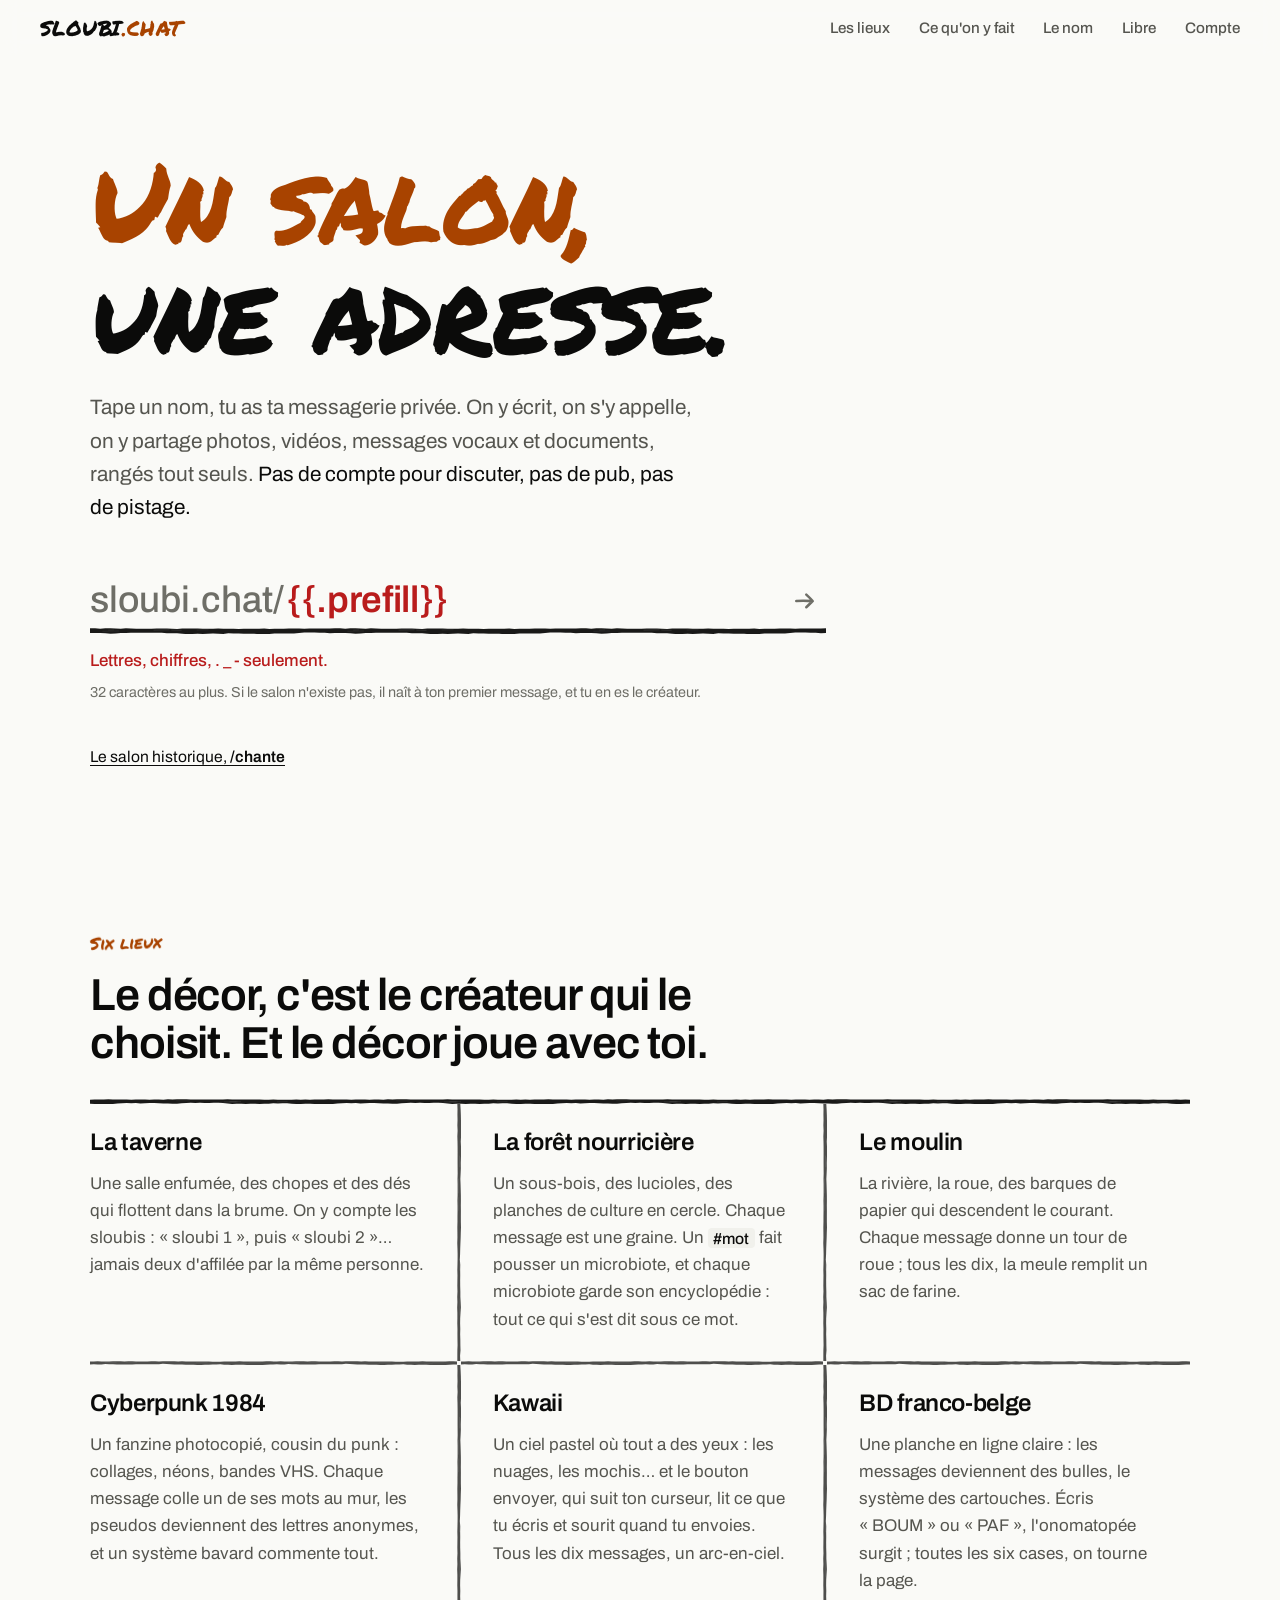
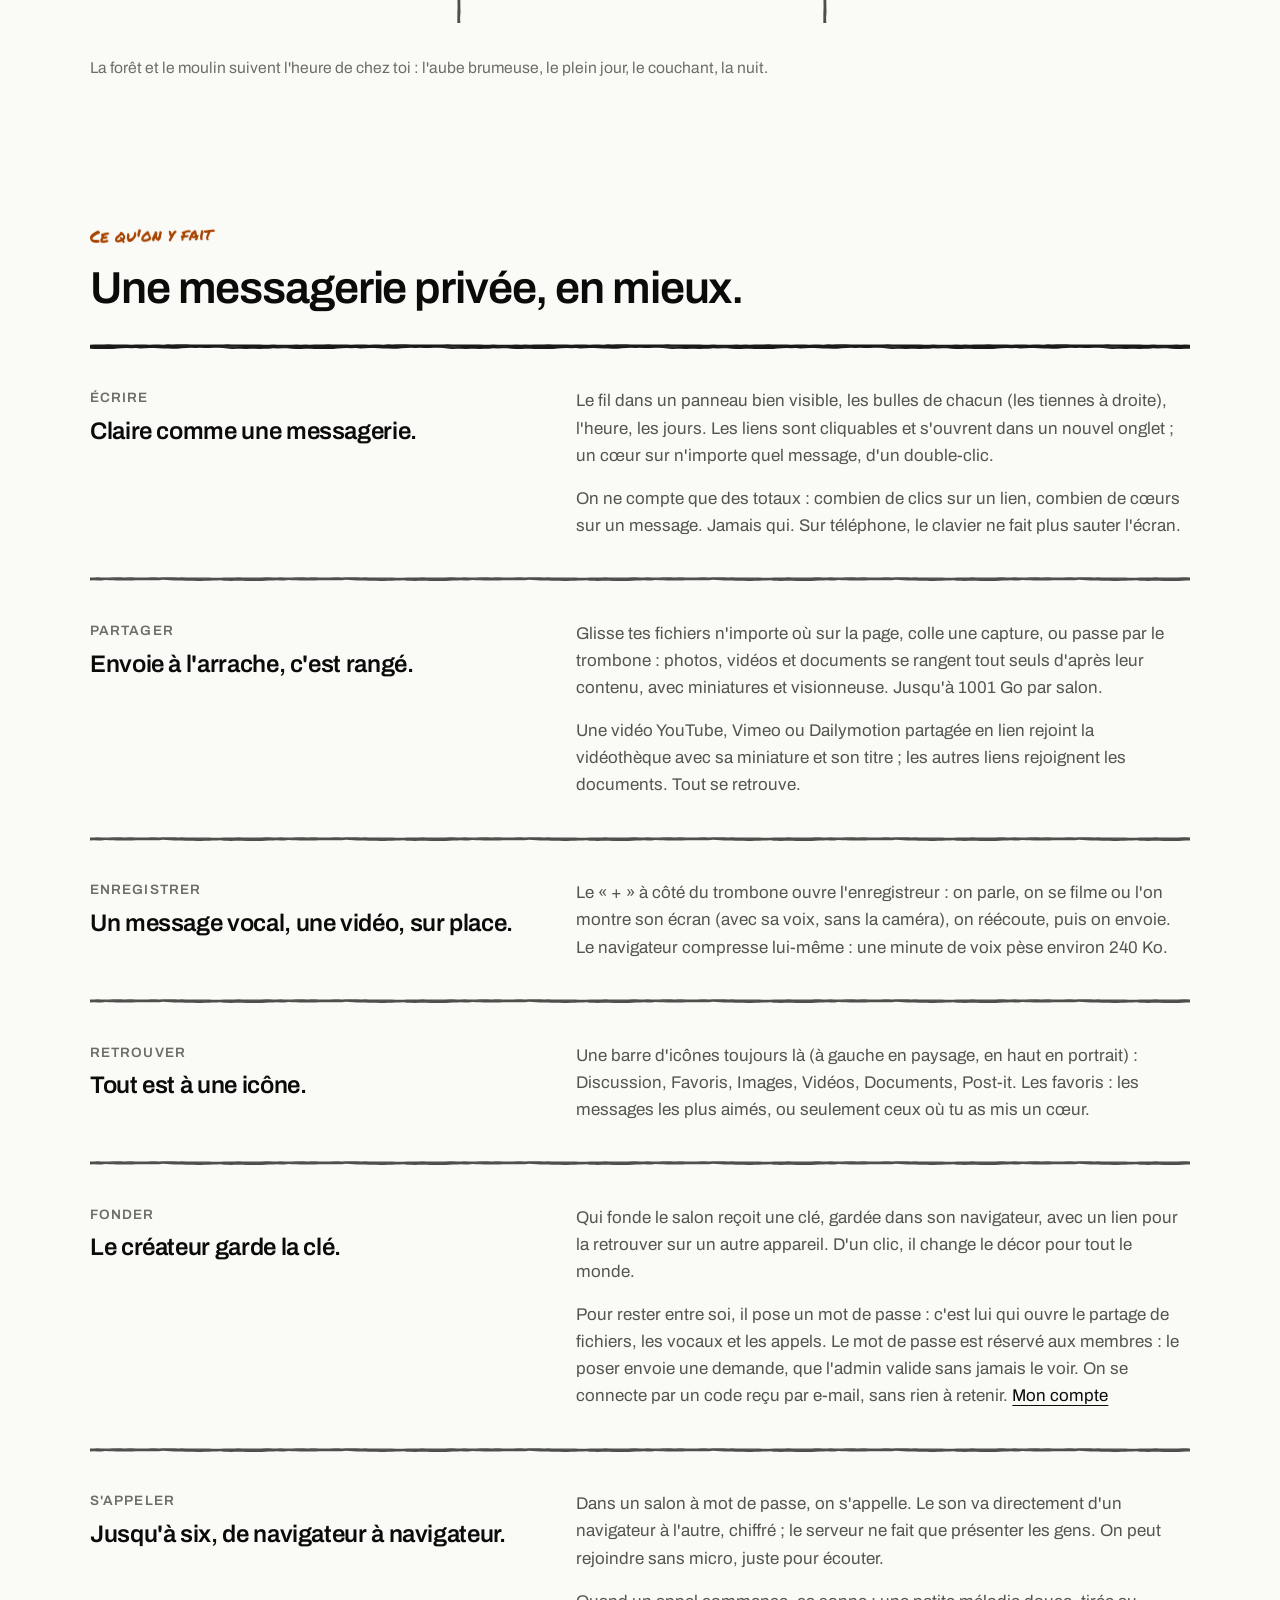
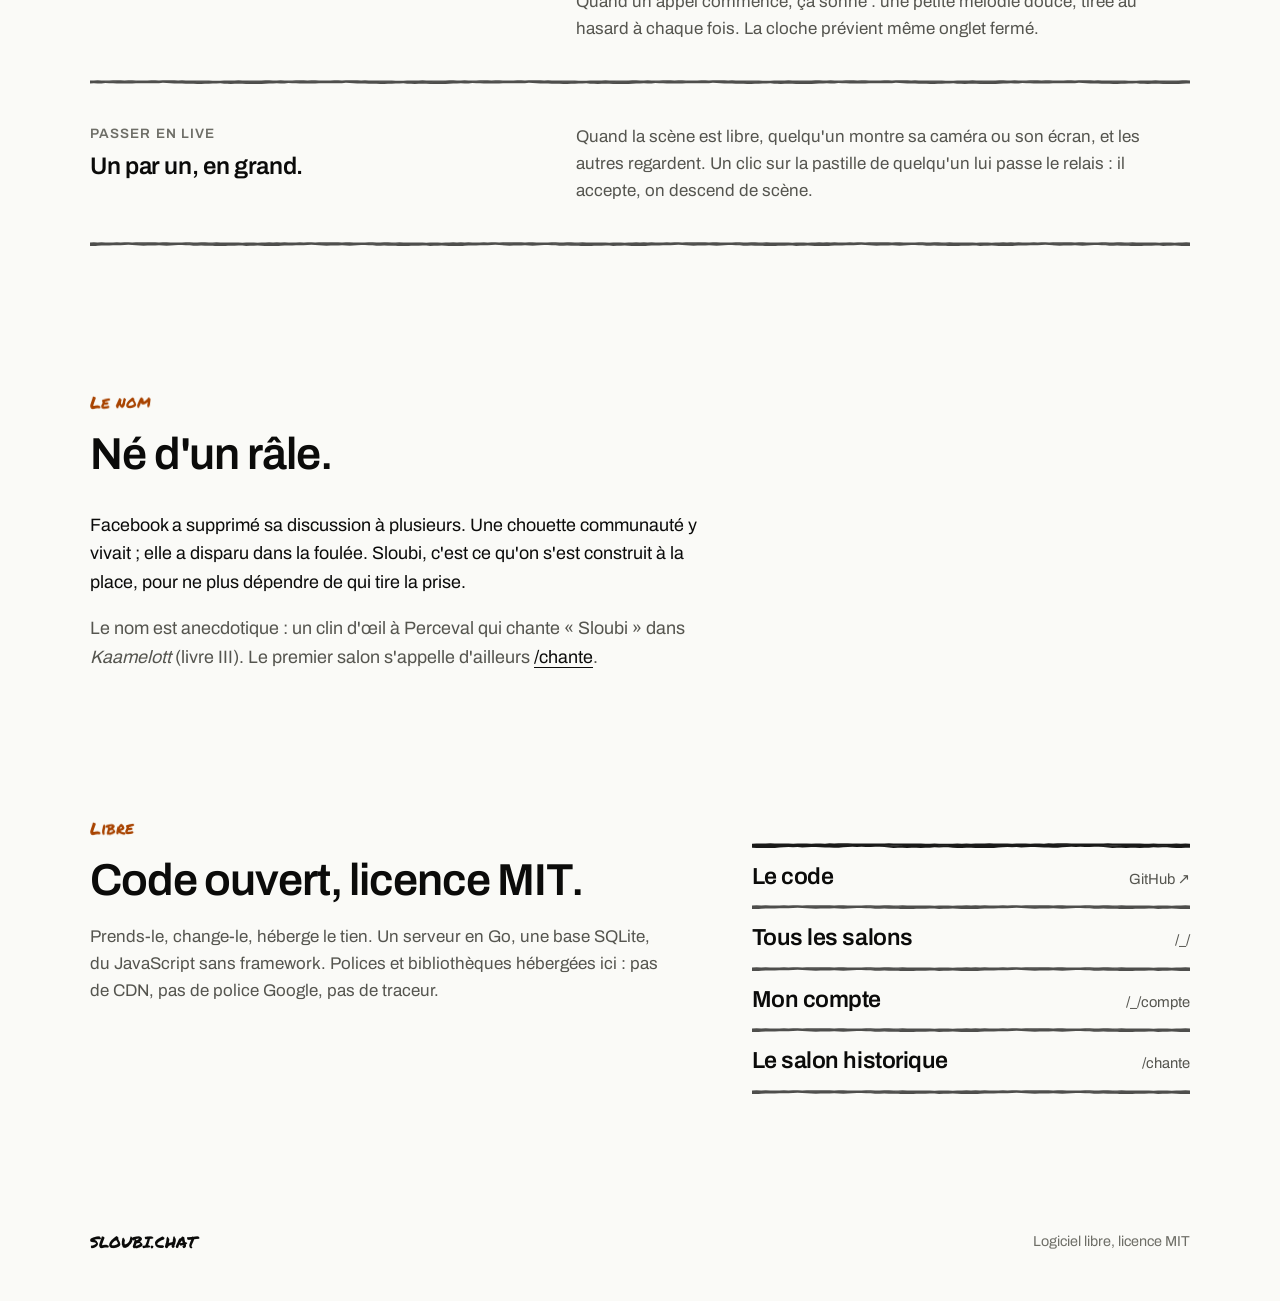
==== commit 83b28087: "Comptes, domaines perso, duo en live et caméra réglable - Comptes par code e-mail (comme Daily Jungl" ====
--- a/views/home.html
+++ b/views/home.html
@@ -2,7 +2,7 @@
 <html lang="fr">
 <head>
     <title>Sloubi.chat · un salon, une adresse</title>
-    <meta name="description" content="Une messagerie privée à ton adresse : on y écrit, on s'y appelle, on partage photos, vidéos, messages vocaux et documents. Pas de compte, pas de pub, pas de pistage. Logiciel libre (MIT).">
+    <meta name="description" content="Une messagerie privée à ton adresse : on y écrit, on s'y appelle, on partage photos, vidéos, messages vocaux et documents. Pas de compte pour discuter, pas de pub, pas de pistage. Logiciel libre (MIT).">
     <meta charset="UTF-8">
     <meta name="viewport" content="width=device-width, initial-scale=1.0">
     <meta name="theme-color" content="#0a0a09" media="(prefers-color-scheme: dark)">
@@ -26,13 +26,14 @@
             <a href="#usages">Ce qu'on y fait</a>
             <a href="#nom">Le nom</a>
             <a href="#libre">Libre</a>
+            <a href="/_/compte">Compte</a>
         </nav>
     </header>
 
     <main>
         <section class="hero" id="haut" aria-labelledby="heroTitle">
             <h1 class="display" id="heroTitle"><span class="accent">Un salon,</span><br>une adresse.</h1>
-            <p class="intro">Tape un nom, tu as ta messagerie privée. On y écrit, on s'y appelle, on y partage photos, vidéos, messages vocaux et documents, rangés tout seuls. <em>Pas de compte, pas de pub, pas de pistage.</em></p>
+            <p class="intro">Tape un nom, tu as ta messagerie privée. On y écrit, on s'y appelle, on y partage photos, vidéos, messages vocaux et documents, rangés tout seuls. <em>Pas de compte pour discuter, pas de pub, pas de pistage.</em></p>
 
             <form class="claim" id="prompt" autocomplete="off" novalidate>
                 <label class="claim-line" for="chanInput">
@@ -108,14 +109,14 @@
                 <li class="row">
                     <div><p class="label">Partager</p><h3>Envoie à l'arrache, c'est rangé.</h3></div>
                     <div>
-                        <p>Glisse tes fichiers n'importe où sur la page, colle une capture, ou passe par le trombone&nbsp;: photos, vidéos et documents se rangent tout seuls d'après leur contenu, avec miniatures et visionneuse. Jusqu'à 10&nbsp;Go par salon.</p>
+                        <p>Glisse tes fichiers n'importe où sur la page, colle une capture, ou passe par le trombone&nbsp;: photos, vidéos et documents se rangent tout seuls d'après leur contenu, avec miniatures et visionneuse. Jusqu'à 1001&nbsp;Go par salon.</p>
                         <p>Une vidéo YouTube, Vimeo ou Dailymotion partagée en lien rejoint la vidéothèque avec sa miniature et son titre&nbsp;; les autres liens rejoignent les documents. Tout se retrouve.</p>
                     </div>
                 </li>
                 <li class="row">
                     <div><p class="label">Enregistrer</p><h3>Un message vocal, une vidéo, sur place.</h3></div>
                     <div>
-                        <p>Le «&nbsp;+&nbsp;» à côté du trombone ouvre l'enregistreur&nbsp;: on parle ou on se filme, on réécoute, puis on envoie. Le navigateur compresse lui-même&nbsp;: une minute de voix pèse environ 240&nbsp;Ko.</p>
+                        <p>Le «&nbsp;+&nbsp;» à côté du trombone ouvre l'enregistreur&nbsp;: on parle, on se filme ou l'on montre son écran (avec sa voix, sans la caméra), on réécoute, puis on envoie. Le navigateur compresse lui-même&nbsp;: une minute de voix pèse environ 240&nbsp;Ko.</p>
                     </div>
                 </li>
                 <li class="row">
@@ -127,7 +128,8 @@
                 <li class="row">
                     <div><p class="label">Fonder</p><h3>Le créateur garde la clé.</h3></div>
                     <div>
-                        <p>Qui fonde le salon reçoit une clé, gardée dans son navigateur, avec un lien pour la retrouver sur un autre appareil. D'un clic, il change le décor pour tout le monde, et il pose un mot de passe pour rester entre soi&nbsp;: c'est lui qui ouvre le partage de fichiers et les appels.</p>
+                        <p>Qui fonde le salon reçoit une clé, gardée dans son navigateur, avec un lien pour la retrouver sur un autre appareil. D'un clic, il change le décor pour tout le monde.</p>
+                        <p>Pour rester entre soi, il pose un mot de passe&nbsp;: c'est lui qui ouvre le partage de fichiers, les vocaux et les appels. Le mot de passe est réservé aux membres&nbsp;: le poser envoie une demande, que l'admin valide sans jamais le voir. On se connecte par un code reçu par e-mail, sans rien à retenir. <a href="/_/compte">Mon compte</a></p>
                     </div>
                 </li>
                 <li class="row">
@@ -165,6 +167,7 @@
                 <ul class="links">
                     <li><a href="https://github.com/l3dlp/sloubi.chat">Le code <span>GitHub ↗</span></a></li>
                     <li><a href="/_/">Tous les salons <span>/_/</span></a></li>
+                    <li><a href="/_/compte">Mon compte <span>/_/compte</span></a></li>
                     <li><a href="/chante">Le salon historique <span>/chante</span></a></li>
                 </ul>
             </div>
